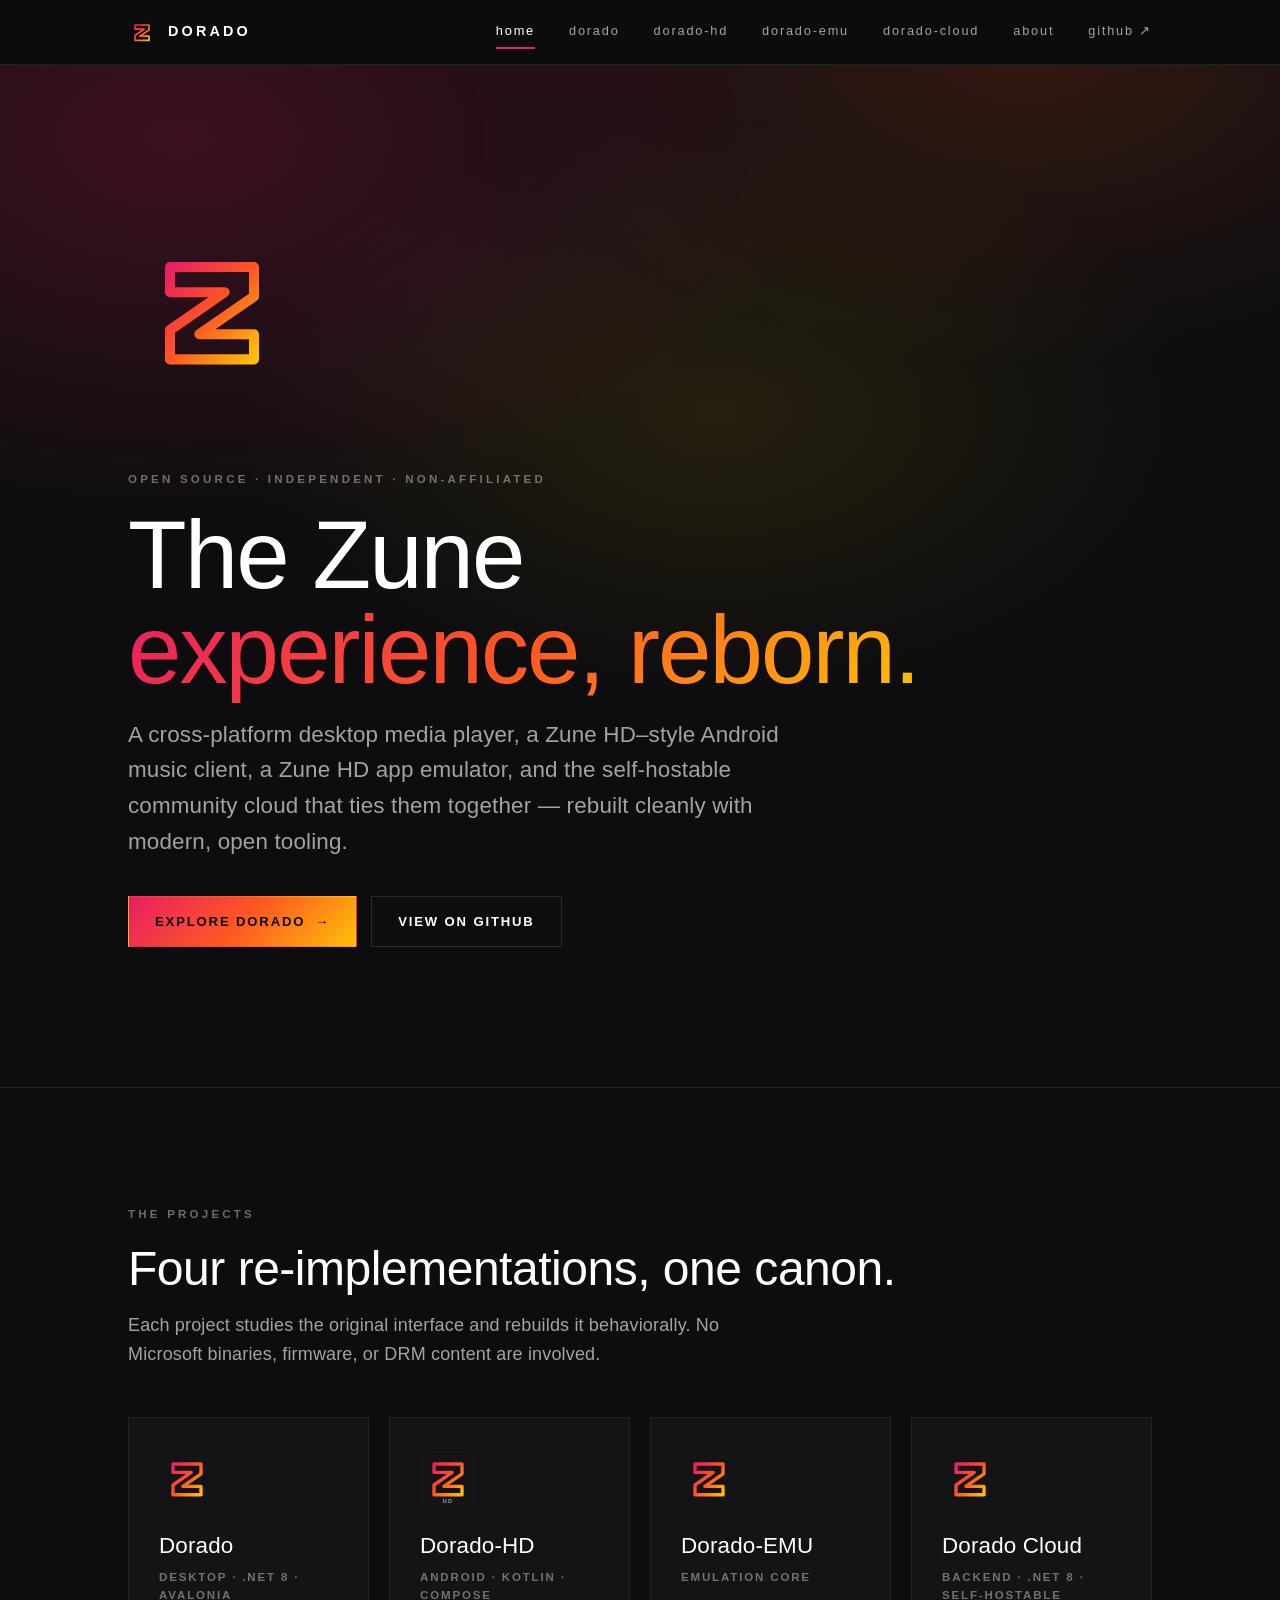
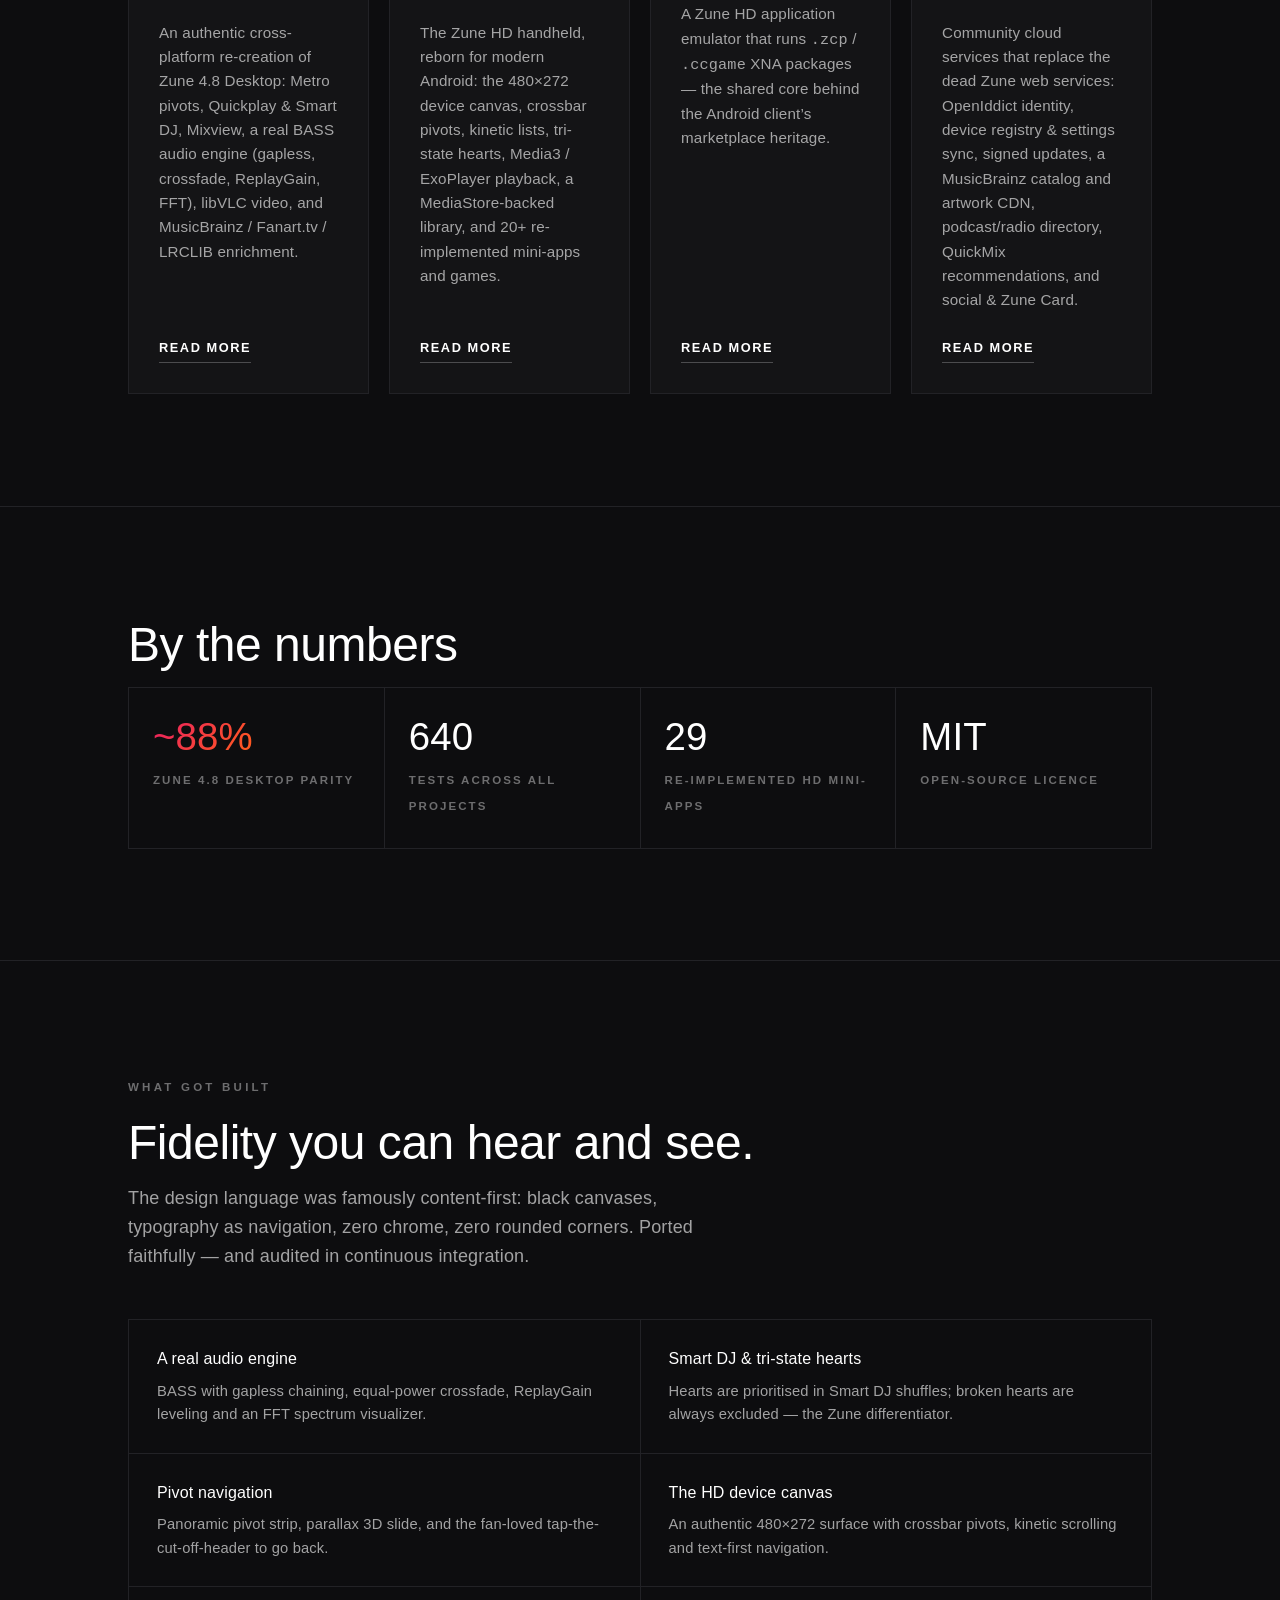
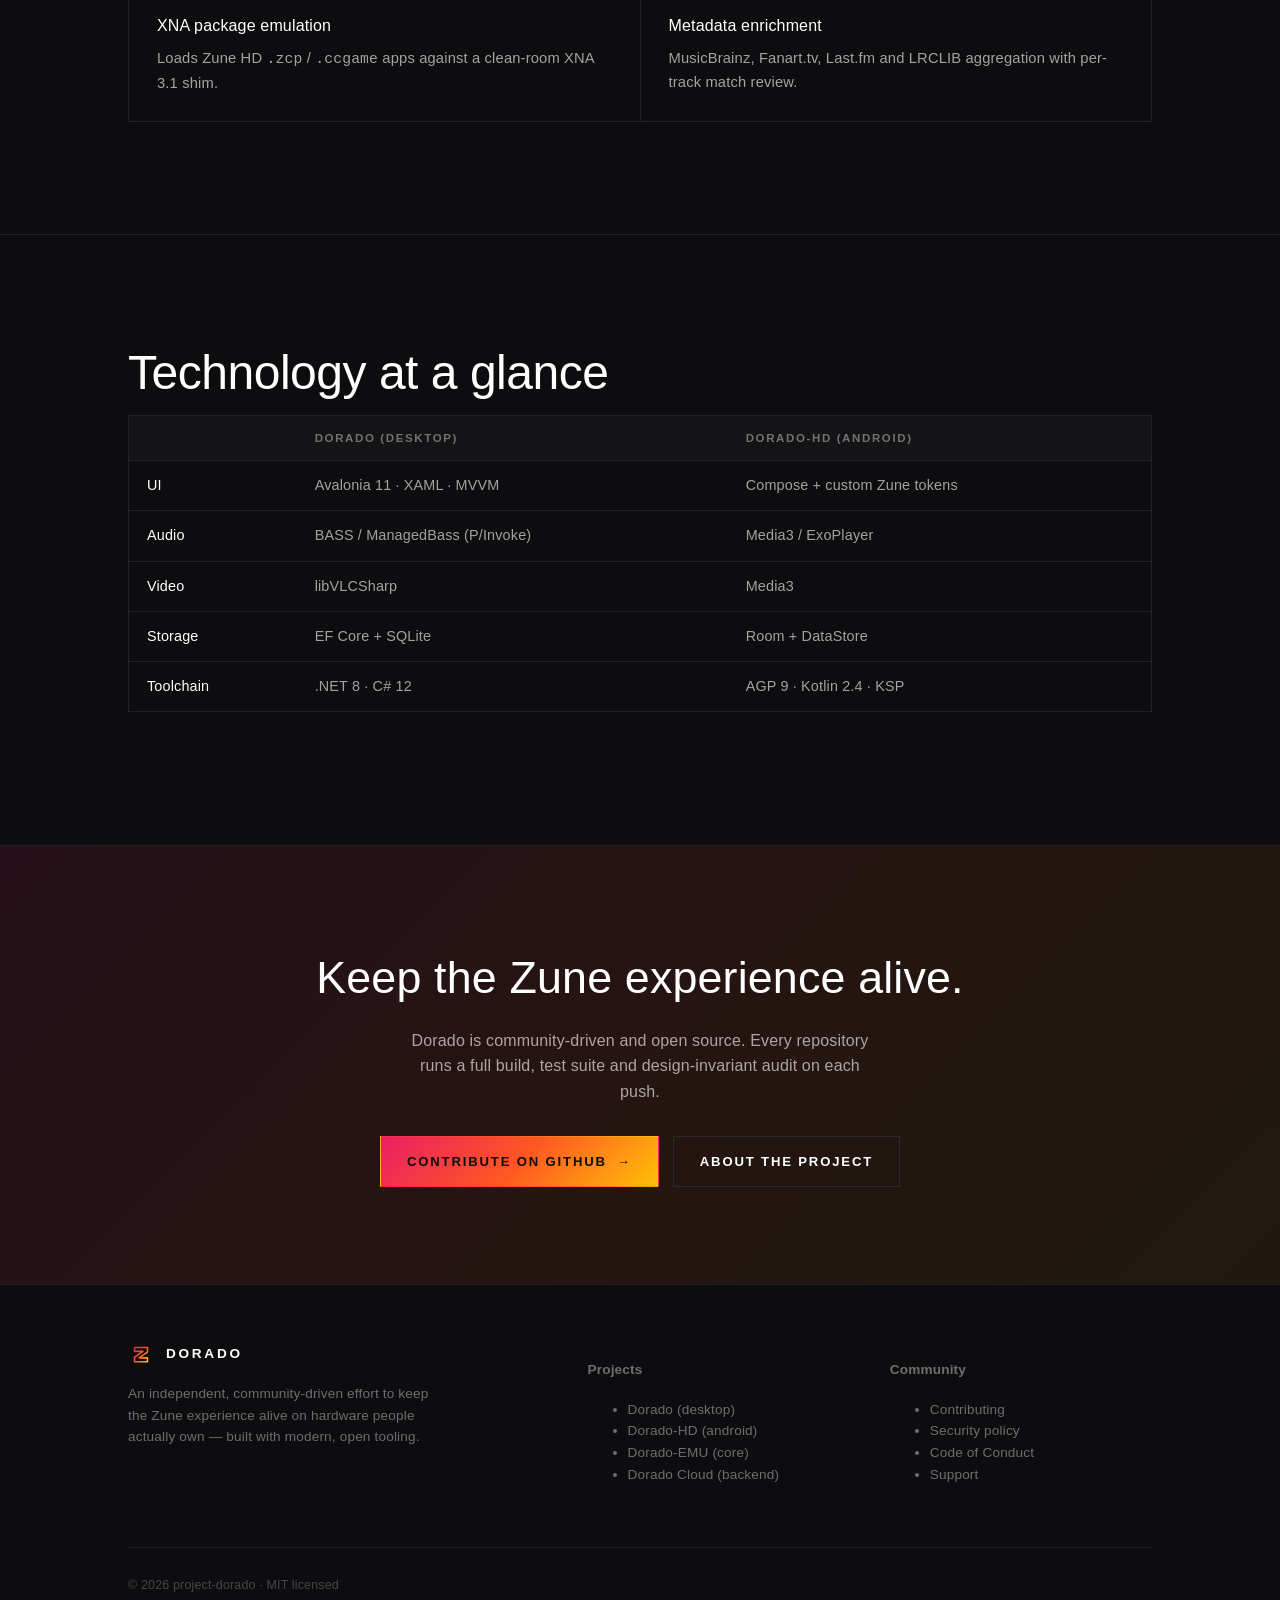
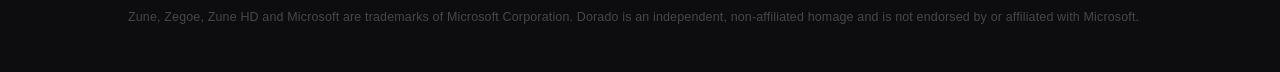
==== index.html @ e1f2ca82 "docs(site): add Dorado Cloud page; refresh parity, tests and tech across site" ====
<!DOCTYPE html>
<html lang="en">
<head>
  <meta charset="utf-8" />
  <meta name="viewport" content="width=device-width, initial-scale=1" />
  <title>Dorado — The Zune experience, reborn</title>
  <meta name="description" content="Open-source re-creations of the Microsoft Zune experience: a cross-platform desktop media player, a Zune HD–style Android music client, a Zune HD app emulator, and a self-hostable community cloud backend." />
  <link rel="canonical" href="https://dorado.org.uk/" />

  <meta property="og:type" content="website" />
  <meta property="og:site_name" content="Dorado" />
  <meta property="og:title" content="Dorado — The Zune experience, reborn" />
  <meta property="og:description" content="A cross-platform desktop media player, a Zune HD–style Android music client, a Zune HD app emulator, and a self-hostable community cloud backend." />
  <meta property="og:url" content="https://dorado.org.uk/" />
  <meta property="og:image" content="https://dorado.org.uk/assets/img/og-image.png" />
  <meta property="og:image:width" content="1200" />
  <meta property="og:image:height" content="630" />
  <meta name="twitter:card" content="summary_large_image" />
  <meta name="twitter:title" content="Dorado — The Zune experience, reborn" />
  <meta name="twitter:description" content="Open-source re-creations of the Microsoft Zune experience." />
  <meta name="twitter:image" content="https://dorado.org.uk/assets/img/og-image.png" />

  <meta name="theme-color" content="#0d0d0f" />
  <link rel="icon" href="/assets/img/favicon.svg" type="image/svg+xml" />
  <link rel="apple-touch-icon" href="/assets/img/avatar-512.png" />
  <link rel="stylesheet" href="/assets/css/site.css" />

  <script type="application/ld+json">
  {
    "@context": "https://schema.org",
    "@type": "Organization",
    "name": "Dorado",
    "url": "https://dorado.org.uk/",
    "logo": "https://dorado.org.uk/assets/img/avatar-512.png",
    "description": "Open-source re-creations of the Microsoft Zune experience.",
    "sameAs": ["https://github.com/project-dorado"]
  }
  </script>
</head>
<body>
  <a class="skip-link" href="#main">Skip to content</a>

  <header class="site-header">
    <div class="wrap site-header__inner">
      <a class="brand" href="/">
        <img src="/assets/img/mark.svg" alt="" width="28" height="28" />
        Dorado
      </a>
      <button class="nav__toggle" type="button" aria-expanded="false" aria-controls="primary-nav" aria-label="Toggle navigation menu">
        <span></span>
      </button>
      <nav id="primary-nav" class="nav" aria-label="Primary">
        <a class="nav__link" href="/" aria-current="page">home</a>
        <a class="nav__link" href="/projects/dorado.html">dorado</a>
        <a class="nav__link" href="/projects/dorado-hd.html">dorado-hd</a>
        <a class="nav__link" href="/projects/dorado-emu.html">dorado-emu</a>
        <a class="nav__link" href="/projects/dorado-cloud.html">dorado-cloud</a>
        <a class="nav__link" href="/about/">about</a>
        <a class="nav__link" href="https://github.com/project-dorado" rel="noopener">github&nbsp;&#8599;</a>
      </nav>
    </div>
  </header>

  <main id="main">
    <!-- Hero -->
    <section class="hero">
      <div class="wrap hero__inner">
        <img class="hero__mark" src="/assets/img/mark.svg" alt="Dorado" width="168" height="168" />
        <div>
          <p class="eyebrow">Open source &middot; Independent &middot; Non-affiliated</p>
          <h1 class="hero__title">The Zune<br /><span class="grad-text">experience, reborn.</span></h1>
          <p class="hero__subtitle">
            A cross-platform desktop media player, a Zune HD&ndash;style Android music
            client, a Zune HD app emulator, and the self-hostable community cloud that
            ties them together &mdash; rebuilt cleanly with modern, open tooling.
          </p>
          <div class="hero__cta">
            <a class="btn btn--primary" href="/projects/dorado.html">Explore Dorado <span class="btn__arrow">&#8594;</span></a>
            <a class="btn" href="https://github.com/project-dorado" rel="noopener">View on GitHub</a>
          </div>
        </div>
      </div>
    </section>

    <!-- Projects -->
    <section class="section" id="projects" aria-labelledby="projects-title">
      <div class="wrap">
        <p class="eyebrow reveal">The projects</p>
        <h2 class="section__title reveal" id="projects-title">Four re-implementations, one canon.</h2>
        <p class="section__lead reveal">
          Each project studies the original interface and rebuilds it behaviorally.
          No Microsoft binaries, firmware, or DRM content are involved.
        </p>

        <div class="grid grid--4">
          <article class="card card--dorado reveal">
            <img class="card__icon" src="/assets/img/mark.svg" alt="" width="56" height="56" />
            <h3 class="card__title">Dorado</h3>
            <p class="card__meta">Desktop &middot; .NET 8 &middot; Avalonia</p>
            <p class="card__body">
              An authentic cross-platform re-creation of Zune 4.8 Desktop: Metro pivots,
              Quickplay &amp; Smart DJ, Mixview, a real BASS audio engine (gapless,
              crossfade, ReplayGain, FFT), libVLC video, and MusicBrainz / Fanart.tv /
              LRCLIB enrichment.
            </p>
            <a class="card__link" href="/projects/dorado.html">Read more</a>
          </article>

          <article class="card card--hd reveal">
            <img class="card__icon" src="/assets/img/mark-hd.svg" alt="" width="56" height="56" />
            <h3 class="card__title">Dorado-HD</h3>
            <p class="card__meta">Android &middot; Kotlin &middot; Compose</p>
            <p class="card__body">
              The Zune HD handheld, reborn for modern Android: the 480&times;272 device
              canvas, crossbar pivots, kinetic lists, tri-state hearts, Media3 / ExoPlayer
              playback, a MediaStore-backed library, and 20+ re-implemented mini-apps
              and games.
            </p>
            <a class="card__link" href="/projects/dorado-hd.html">Read more</a>
          </article>

          <article class="card card--emu reveal">
            <img class="card__icon" src="/assets/img/mark.svg" alt="" width="56" height="56" />
            <h3 class="card__title">Dorado-EMU</h3>
            <p class="card__meta">Emulation core</p>
            <p class="card__body">
              A Zune HD application emulator that runs <code>.zcp</code> /
              <code>.ccgame</code> XNA packages &mdash; the shared core behind the Android
              client&rsquo;s marketplace heritage.
            </p>
            <a class="card__link" href="/projects/dorado-emu.html">Read more</a>
          </article>

          <article class="card card--cloud reveal">
            <img class="card__icon" src="/assets/img/mark.svg" alt="" width="56" height="56" />
            <h3 class="card__title">Dorado Cloud</h3>
            <p class="card__meta">Backend &middot; .NET 8 &middot; self-hostable</p>
            <p class="card__body">
              Community cloud services that replace the dead Zune web services: OpenIddict
              identity, device registry &amp; settings sync, signed updates, a MusicBrainz
              catalog and artwork CDN, podcast/radio directory, QuickMix recommendations,
              and social &amp; Zune Card.
            </p>
            <a class="card__link" href="/projects/dorado-cloud.html">Read more</a>
          </article>
        </div>
      </div>
    </section>

    <!-- Stats -->
    <section class="section" aria-labelledby="numbers-title">
      <div class="wrap">
        <h2 class="section__title reveal" id="numbers-title">By the numbers</h2>
        <div class="stats reveal">
          <div class="stat">
            <span class="stat__value grad-text">~88%</span>
            <span class="stat__label">Zune 4.8 desktop parity</span>
          </div>
          <div class="stat">
            <span class="stat__value">640</span>
            <span class="stat__label">Tests across all projects</span>
          </div>
          <div class="stat">
            <span class="stat__value">29</span>
            <span class="stat__label">Re-implemented HD mini-apps</span>
          </div>
          <div class="stat">
            <span class="stat__value">MIT</span>
            <span class="stat__label">Open-source licence</span>
          </div>
        </div>
      </div>
    </section>

    <!-- Highlights -->
    <section class="section" aria-labelledby="highlights-title">
      <div class="wrap">
        <p class="eyebrow reveal">What got built</p>
        <h2 class="section__title reveal" id="highlights-title">Fidelity you can hear and see.</h2>
        <p class="section__lead reveal">
          The design language was famously content-first: black canvases, typography as
          navigation, zero chrome, zero rounded corners. Ported faithfully &mdash; and
          audited in continuous integration.
        </p>

        <div class="features reveal">
          <div class="feature">
            <h3>A real audio engine</h3>
            <p>BASS with gapless chaining, equal-power crossfade, ReplayGain leveling and an FFT spectrum visualizer.</p>
          </div>
          <div class="feature">
            <h3>Smart DJ &amp; tri-state hearts</h3>
            <p>Hearts are prioritised in Smart DJ shuffles; broken hearts are always excluded &mdash; the Zune differentiator.</p>
          </div>
          <div class="feature">
            <h3>Pivot navigation</h3>
            <p>Panoramic pivot strip, parallax 3D slide, and the fan-loved tap-the-cut-off-header to go back.</p>
          </div>
          <div class="feature">
            <h3>The HD device canvas</h3>
            <p>An authentic 480&times;272 surface with crossbar pivots, kinetic scrolling and text-first navigation.</p>
          </div>
          <div class="feature">
            <h3>XNA package emulation</h3>
            <p>Loads Zune HD <code>.zcp</code> / <code>.ccgame</code> apps against a clean-room XNA 3.1 shim.</p>
          </div>
          <div class="feature">
            <h3>Metadata enrichment</h3>
            <p>MusicBrainz, Fanart.tv, Last.fm and LRCLIB aggregation with per-track match review.</p>
          </div>
        </div>
      </div>
    </section>

    <!-- Tech -->
    <section class="section" aria-labelledby="tech-title">
      <div class="wrap">
        <h2 class="section__title reveal" id="tech-title">Technology at a glance</h2>
        <div class="table-scroll reveal">
          <table>
            <thead>
              <tr>
                <th scope="col">&nbsp;</th>
                <th scope="col">Dorado (desktop)</th>
                <th scope="col">Dorado-HD (android)</th>
              </tr>
            </thead>
            <tbody>
              <tr><td>UI</td><td>Avalonia 11 &middot; XAML &middot; MVVM</td><td>Compose + custom Zune tokens</td></tr>
              <tr><td>Audio</td><td>BASS / ManagedBass (P/Invoke)</td><td>Media3 / ExoPlayer</td></tr>
              <tr><td>Video</td><td>libVLCSharp</td><td>Media3</td></tr>
              <tr><td>Storage</td><td>EF Core + SQLite</td><td>Room + DataStore</td></tr>
              <tr><td>Toolchain</td><td>.NET 8 &middot; C# 12</td><td>AGP 9 &middot; Kotlin 2.4 &middot; KSP</td></tr>
            </tbody>
          </table>
        </div>
      </div>
    </section>

    <!-- CTA -->
    <section class="cta-band">
      <div class="wrap cta-band__inner reveal">
        <h2>Keep the Zune experience alive.</h2>
        <p>
          Dorado is community-driven and open source. Every repository runs a full build,
          test suite and design-invariant audit on each push.
        </p>
        <div class="hero__cta">
          <a class="btn btn--primary" href="https://github.com/project-dorado" rel="noopener">Contribute on GitHub <span class="btn__arrow">&#8594;</span></a>
          <a class="btn" href="/about/">About the project</a>
        </div>
      </div>
    </section>
  </main>

  <footer class="site-footer">
    <div class="wrap">
      <div class="footer__grid">
        <div class="footer__brand-col">
          <div class="footer__brand">
            <img src="/assets/img/mark.svg" alt="" width="26" height="26" />
            Dorado
          </div>
          <p class="footer__about">
            An independent, community-driven effort to keep the Zune experience alive on
            hardware people actually own &mdash; built with modern, open tooling.
          </p>
        </div>
        <div>
          <h4>Projects</h4>
          <ul>
            <li><a href="/projects/dorado.html">Dorado (desktop)</a></li>
            <li><a href="/projects/dorado-hd.html">Dorado-HD (android)</a></li>
            <li><a href="/projects/dorado-emu.html">Dorado-EMU (core)</a></li>
            <li><a href="/projects/dorado-cloud.html">Dorado Cloud (backend)</a></li>
          </ul>
        </div>
        <div>
          <h4>Community</h4>
          <ul>
            <li><a href="https://github.com/project-dorado/.github/blob/main/CONTRIBUTING.md" rel="noopener">Contributing</a></li>
            <li><a href="https://github.com/project-dorado/.github/blob/main/SECURITY.md" rel="noopener">Security policy</a></li>
            <li><a href="https://github.com/project-dorado/.github/blob/main/CODE_OF_CONDUCT.md" rel="noopener">Code of Conduct</a></li>
            <li><a href="https://github.com/project-dorado/.github/blob/main/SUPPORT.md" rel="noopener">Support</a></li>
          </ul>
        </div>
      </div>
      <div class="footer__legal">
        <span>&copy; <span data-year>2026</span> project-dorado &middot; MIT licensed</span>
        <span>
          Zune, Zegoe, Zune HD and Microsoft are trademarks of Microsoft Corporation.
          Dorado is an independent, non-affiliated homage and is not endorsed by or
          affiliated with Microsoft.
        </span>
      </div>
    </div>
  </footer>

  <script src="/assets/js/site.js" defer></script>
</body>
</html>
---- assets/css/site.css ----
/* ==========================================================================
   Dorado — project-dorado.github.io
   The Zune 4.8 / Zune HD "Metro" canon, applied to the web.
   Content before chrome. Zero corner radius. Opacity carries state.
   ========================================================================== */

:root {
  /* Surfaces */
  --bg: #0d0d0f;
  --surface: #141416;
  --surface-elevated: #18181b;
  --tile: #1b1b1e;
  --tile-hover: #232327;
  --border: #2a2a2e;
  --border-subtle: #222226;

  /* Text (white only, opacity = state) */
  --text: #ffffff;
  --text-secondary: rgba(255, 255, 255, 0.62);
  --text-tertiary: rgba(255, 255, 255, 0.4);
  --text-faint: rgba(255, 255, 255, 0.24);

  /* Signature loop gradient */
  --pink: #e91e63;
  --orange: #ff5722;
  --amber: #ffc107;
  --grad: linear-gradient(135deg, #e91e63 0%, #ff5722 50%, #ffc107 100%);
  --grad-soft: linear-gradient(135deg, rgba(233, 30, 99, 0.16), rgba(255, 87, 34, 0.14), rgba(255, 193, 7, 0.1));

  /* Per-project accents */
  --accent-dorado: #fa2a55;
  --accent-hd: #1ba1e2;
  --accent-emu: #f09609;
  --accent-cloud: #339933;

  /* Motion */
  --ease-out: cubic-bezier(0.16, 1, 0.3, 1);
  --dur: 320ms;
  --dur-fast: 180ms;

  /* Type */
  --font-sans: "Segoe UI", Selawik, Inter, -apple-system, BlinkMacSystemFont, "Helvetica Neue", Arial, sans-serif;

  /* Layout */
  --wrap: 1120px;
  --gutter: clamp(20px, 5vw, 48px);
}

*,
*::before,
*::after {
  box-sizing: border-box;
}

html {
  scroll-behavior: smooth;
  -webkit-text-size-adjust: 100%;
}

body {
  margin: 0;
  background: var(--bg);
  color: var(--text);
  font-family: var(--font-sans);
  font-weight: 300;
  line-height: 1.6;
  letter-spacing: 0.01em;
  -webkit-font-smoothing: antialiased;
  text-rendering: optimizeLegibility;
  overflow-x: hidden;
}

img,
svg {
  display: block;
  max-width: 100%;
}

a {
  color: inherit;
  text-decoration: none;
}

/* --------------------------------------------------------------------------
   Accessibility helpers
   -------------------------------------------------------------------------- */

.skip-link {
  position: absolute;
  left: 12px;
  top: -60px;
  z-index: 100;
  padding: 10px 18px;
  background: var(--text);
  color: var(--bg);
  font-weight: 600;
  transition: top var(--dur-fast) var(--ease-out);
}

.skip-link:focus {
  top: 12px;
}

:focus-visible {
  outline: 2px solid var(--amber);
  outline-offset: 3px;
}

.visually-hidden {
  position: absolute !important;
  width: 1px;
  height: 1px;
  padding: 0;
  margin: -1px;
  overflow: hidden;
  clip: rect(0 0 0 0);
  white-space: nowrap;
  border: 0;
}

/* --------------------------------------------------------------------------
   Layout primitives
   -------------------------------------------------------------------------- */

.wrap {
  width: 100%;
  max-width: var(--wrap);
  margin-inline: auto;
  padding-inline: var(--gutter);
}

.section {
  padding-block: clamp(64px, 9vw, 112px);
  border-top: 1px solid var(--border-subtle);
}

.section:first-of-type {
  border-top: 0;
}

.eyebrow {
  display: inline-block;
  font-size: 0.72rem;
  font-weight: 600;
  letter-spacing: 0.28em;
  text-transform: uppercase;
  color: var(--text-tertiary);
  margin: 0 0 20px;
}

.section__title {
  margin: 0 0 16px;
  font-size: clamp(1.9rem, 4.5vw, 3rem);
  font-weight: 200;
  line-height: 1.08;
  letter-spacing: -0.01em;
}

.section__lead {
  margin: 0 0 48px;
  max-width: 62ch;
  font-size: clamp(1rem, 1.6vw, 1.125rem);
  color: var(--text-secondary);
}

.grad-text {
  background: var(--grad);
  -webkit-background-clip: text;
  background-clip: text;
  color: transparent;
}

/* --------------------------------------------------------------------------
   Header / pivot nav
   -------------------------------------------------------------------------- */

.site-header {
  position: sticky;
  top: 0;
  z-index: 50;
  background: rgba(13, 13, 15, 0.82);
  backdrop-filter: blur(14px);
  -webkit-backdrop-filter: blur(14px);
  border-bottom: 1px solid var(--border-subtle);
}

.site-header__inner {
  display: flex;
  align-items: center;
  justify-content: space-between;
  min-height: 64px;
  gap: 24px;
}

.brand {
  display: flex;
  align-items: center;
  gap: 12px;
  font-weight: 600;
  letter-spacing: 0.22em;
  text-transform: uppercase;
  font-size: 0.9rem;
}

.brand img {
  width: 28px;
  height: 28px;
}

.nav {
  display: flex;
  align-items: center;
  gap: clamp(16px, 3vw, 34px);
}

.nav__link {
  font-size: 0.8rem;
  font-weight: 500;
  letter-spacing: 0.14em;
  text-transform: lowercase;
  color: var(--text-secondary);
  padding-block: 6px;
  border-bottom: 2px solid transparent;
  transition: color var(--dur-fast) var(--ease-out), border-color var(--dur-fast) var(--ease-out);
}

.nav__link:hover,
.nav__link:focus-visible {
  color: var(--text);
}

.nav__link[aria-current="page"],
.nav__link.is-active {
  color: var(--text);
  border-bottom-color: var(--pink);
}

.nav__toggle {
  display: none;
  width: 44px;
  height: 44px;
  background: none;
  border: 1px solid var(--border);
  color: var(--text);
  cursor: pointer;
  align-items: center;
  justify-content: center;
  padding: 0;
}

.nav__toggle span,
.nav__toggle span::before,
.nav__toggle span::after {
  display: block;
  width: 20px;
  height: 2px;
  background: currentColor;
  position: relative;
  transition: transform var(--dur-fast) var(--ease-out), opacity var(--dur-fast) var(--ease-out);
}

.nav__toggle span::before,
.nav__toggle span::after {
  content: "";
  position: absolute;
  left: 0;
}

.nav__toggle span::before {
  top: -6px;
}

.nav__toggle span::after {
  top: 6px;
}

.nav__toggle[aria-expanded="true"] span {
  background: transparent;
}

.nav__toggle[aria-expanded="true"] span::before {
  transform: translateY(6px) rotate(45deg);
}

.nav__toggle[aria-expanded="true"] span::after {
  transform: translateY(-6px) rotate(-45deg);
}

/* --------------------------------------------------------------------------
   Hero
   -------------------------------------------------------------------------- */

.hero {
  position: relative;
  overflow: hidden;
  padding-block: clamp(80px, 13vw, 160px) clamp(72px, 11vw, 140px);
}

.hero::before {
  content: "";
  position: absolute;
  inset: -20% -10% auto -10%;
  height: 90%;
  background:
    radial-gradient(60% 60% at 20% 30%, rgba(233, 30, 99, 0.22), transparent 70%),
    radial-gradient(50% 50% at 75% 20%, rgba(255, 87, 34, 0.16), transparent 70%),
    radial-gradient(45% 45% at 55% 60%, rgba(255, 193, 7, 0.1), transparent 70%);
  pointer-events: none;
}

.hero__inner {
  position: relative;
  display: grid;
  gap: clamp(40px, 6vw, 72px);
  align-items: center;
}

.hero__mark {
  width: clamp(96px, 14vw, 168px);
  height: auto;
}

.hero__title {
  margin: 0 0 20px;
  font-size: clamp(2.8rem, 9vw, 6rem);
  font-weight: 200;
  line-height: 0.98;
  letter-spacing: -0.02em;
}

.hero__subtitle {
  margin: 0 0 36px;
  max-width: 56ch;
  font-size: clamp(1.05rem, 2.2vw, 1.4rem);
  font-weight: 300;
  color: var(--text-secondary);
}

.hero__cta {
  display: flex;
  flex-wrap: wrap;
  gap: 14px;
}

/* --------------------------------------------------------------------------
   Buttons
   -------------------------------------------------------------------------- */

.btn {
  display: inline-flex;
  align-items: center;
  gap: 10px;
  padding: 14px 26px;
  font-size: 0.82rem;
  font-weight: 600;
  letter-spacing: 0.14em;
  text-transform: uppercase;
  border: 1px solid var(--border);
  color: var(--text);
  background: transparent;
  cursor: pointer;
  transition: background var(--dur-fast) var(--ease-out), border-color var(--dur-fast) var(--ease-out), transform var(--dur-fast) var(--ease-out);
}

.btn:hover,
.btn:focus-visible {
  background: var(--tile-hover);
  border-color: var(--text-tertiary);
}

.btn:active {
  transform: translateY(1px);
}

.btn--primary {
  border-color: transparent;
  background: var(--grad);
  color: #0d0d0f;
}

.btn--primary:hover,
.btn--primary:focus-visible {
  background: var(--grad);
  filter: brightness(1.06);
}

.btn--ghost {
  border-color: transparent;
  padding-inline: 0;
  color: var(--text-secondary);
}

.btn--ghost:hover,
.btn--ghost:focus-visible {
  background: transparent;
  color: var(--text);
}

.btn__arrow {
  transition: transform var(--dur-fast) var(--ease-out);
}

.btn:hover .btn__arrow {
  transform: translateX(4px);
}

/* --------------------------------------------------------------------------
   Cards / grids
   -------------------------------------------------------------------------- */

.grid {
  display: grid;
  gap: 20px;
}

.grid--3 {
  grid-template-columns: repeat(3, 1fr);
}

.grid--2 {
  grid-template-columns: repeat(2, 1fr);
}

.grid--4 {
  grid-template-columns: repeat(4, 1fr);
}

.card {
  position: relative;
  display: flex;
  flex-direction: column;
  padding: 32px 30px 30px;
  background: var(--surface);
  border: 1px solid var(--border-subtle);
  transition: background var(--dur) var(--ease-out), border-color var(--dur) var(--ease-out), transform var(--dur) var(--ease-out);
}

.card::after {
  content: "";
  position: absolute;
  inset: 0 auto calc(100% - 3px) 0;
  width: 100%;
  height: 3px;
  background: var(--grad);
  transform: scaleX(0);
  transform-origin: left;
  transition: transform var(--dur) var(--ease-out);
}

.card:hover,
.card:focus-within {
  background: var(--surface-elevated);
  border-color: var(--border);
  transform: translateY(-3px);
}

.card:hover::after,
.card:focus-within::after {
  transform: scaleX(1);
}

.card--dorado::after { background: var(--accent-dorado); }
.card--hd::after { background: var(--accent-hd); }
.card--emu::after { background: var(--accent-emu); }
.card--cloud::after { background: var(--accent-cloud); }

.card__icon {
  width: 56px;
  height: 56px;
  margin-bottom: 22px;
}

.card__title {
  margin: 0 0 4px;
  font-size: 1.4rem;
  font-weight: 400;
}

.card__meta {
  margin: 0 0 16px;
  font-size: 0.72rem;
  font-weight: 600;
  letter-spacing: 0.16em;
  text-transform: uppercase;
  color: var(--text-tertiary);
}

.card__body {
  margin: 0 0 26px;
  color: var(--text-secondary);
  font-size: 0.95rem;
}

.card__link {
  margin-top: auto;
  align-self: flex-start;
  font-size: 0.8rem;
  font-weight: 600;
  letter-spacing: 0.12em;
  text-transform: uppercase;
  color: var(--text);
  border-bottom: 1px solid var(--text-faint);
  padding-bottom: 3px;
  transition: border-color var(--dur-fast) var(--ease-out);
}

.card__link:hover,
.card__link:focus-visible {
  border-bottom-color: var(--pink);
}

/* --------------------------------------------------------------------------
   Stats / parity
   -------------------------------------------------------------------------- */

.stats {
  display: grid;
  grid-template-columns: repeat(4, 1fr);
  gap: 1px;
  background: var(--border-subtle);
  border: 1px solid var(--border-subtle);
}

.stat {
  padding: 30px 24px;
  background: var(--bg);
}

.stat__value {
  display: block;
  font-size: clamp(1.7rem, 3.5vw, 2.4rem);
  font-weight: 200;
  line-height: 1;
  margin-bottom: 10px;
}

.stat__label {
  font-size: 0.72rem;
  font-weight: 600;
  letter-spacing: 0.18em;
  text-transform: uppercase;
  color: var(--text-tertiary);
}

/* --------------------------------------------------------------------------
   Feature list
   -------------------------------------------------------------------------- */

.features {
  display: grid;
  grid-template-columns: repeat(2, 1fr);
  gap: 1px;
  background: var(--border-subtle);
  border: 1px solid var(--border-subtle);
}

.feature {
  background: var(--bg);
  padding: 26px 28px;
}

.feature h3 {
  margin: 0 0 8px;
  font-size: 1rem;
  font-weight: 500;
  letter-spacing: 0.01em;
}

.feature p {
  margin: 0;
  font-size: 0.92rem;
  color: var(--text-secondary);
}

/* --------------------------------------------------------------------------
   Prose (project / about pages)
   -------------------------------------------------------------------------- */

.prose {
  max-width: 74ch;
}

.prose h2 {
  margin: 56px 0 16px;
  font-size: clamp(1.5rem, 3vw, 2rem);
  font-weight: 300;
}

.prose h2:first-child {
  margin-top: 0;
}

.prose h3 {
  margin: 34px 0 10px;
  font-size: 1.1rem;
  font-weight: 500;
}

.prose p {
  color: var(--text-secondary);
  margin: 0 0 18px;
}

.prose ul {
  margin: 0 0 22px;
  padding-left: 1.15rem;
  color: var(--text-secondary);
}

.prose li {
  margin-bottom: 9px;
}

.prose li::marker {
  color: var(--pink);
}

.prose strong {
  color: var(--text);
  font-weight: 600;
}

.prose a {
  color: var(--text);
  border-bottom: 1px solid var(--text-faint);
  transition: border-color var(--dur-fast) var(--ease-out);
}

.prose a:hover {
  border-bottom-color: var(--pink);
}

.prose code {
  font-family: "Cascadia Code", "SF Mono", ui-monospace, Menlo, Consolas, monospace;
  font-size: 0.86em;
  background: var(--tile);
  border: 1px solid var(--border-subtle);
  padding: 2px 6px;
}

pre {
  margin: 0 0 22px;
  padding: 20px 22px;
  overflow-x: auto;
  background: #08080a;
  border: 1px solid var(--border-subtle);
  font-family: "Cascadia Code", "SF Mono", ui-monospace, Menlo, Consolas, monospace;
  font-size: 0.85rem;
  line-height: 1.7;
  color: #e6e6e6;
}

pre code {
  background: none;
  border: 0;
  padding: 0;
  font-size: inherit;
  color: inherit;
}

/* Page masthead for inner pages */
.page-hero {
  padding-block: clamp(56px, 9vw, 104px) clamp(40px, 6vw, 64px);
  border-bottom: 1px solid var(--border-subtle);
}

.page-hero__mark {
  width: 72px;
  height: 72px;
  margin-bottom: 28px;
}

.page-hero__title {
  margin: 0 0 18px;
  font-size: clamp(2.2rem, 6vw, 3.8rem);
  font-weight: 200;
  line-height: 1.02;
  letter-spacing: -0.02em;
}

.page-hero__lead {
  margin: 0 0 28px;
  max-width: 60ch;
  font-size: clamp(1rem, 2vw, 1.25rem);
  color: var(--text-secondary);
}

/* Badge row */
.badges {
  display: flex;
  flex-wrap: wrap;
  gap: 8px;
  margin-bottom: 4px;
}

.badge {
  display: inline-block;
  padding: 6px 12px;
  font-size: 0.68rem;
  font-weight: 600;
  letter-spacing: 0.14em;
  text-transform: uppercase;
  color: var(--text-secondary);
  background: var(--tile);
  border: 1px solid var(--border-subtle);
}

.badge--pink { color: var(--pink); border-color: rgba(233, 30, 99, 0.4); }
.badge--hd { color: var(--accent-hd); border-color: rgba(27, 161, 226, 0.4); }
.badge--emu { color: var(--accent-emu); border-color: rgba(240, 150, 9, 0.4); }

/* Table */
.table-scroll {
  overflow-x: auto;
  border: 1px solid var(--border-subtle);
  margin-bottom: 22px;
}

table {
  width: 100%;
  border-collapse: collapse;
  font-size: 0.9rem;
}

th,
td {
  text-align: left;
  padding: 13px 18px;
  border-bottom: 1px solid var(--border-subtle);
  vertical-align: top;
}

th {
  font-size: 0.72rem;
  font-weight: 600;
  letter-spacing: 0.14em;
  text-transform: uppercase;
  color: var(--text-tertiary);
  background: var(--surface);
}

tbody tr:last-child td {
  border-bottom: 0;
}

td {
  color: var(--text-secondary);
}

td:first-child {
  color: var(--text);
  font-weight: 500;
}

/* Callout */
.note {
  margin: 0 0 24px;
  padding: 18px 22px;
  border-left: 3px solid var(--amber);
  background: var(--surface);
  color: var(--text-secondary);
  font-size: 0.92rem;
}

/* --------------------------------------------------------------------------
   CTA band
   -------------------------------------------------------------------------- */

.cta-band {
  position: relative;
  overflow: hidden;
  text-align: center;
  padding-block: clamp(56px, 9vw, 96px);
  border-top: 1px solid var(--border-subtle);
}

.cta-band::before {
  content: "";
  position: absolute;
  inset: 0;
  background: var(--grad-soft);
  opacity: 0.7;
  pointer-events: none;
}

.cta-band__inner {
  position: relative;
}

.cta-band h2 {
  margin: 0 0 14px;
  font-size: clamp(1.8rem, 4.5vw, 2.8rem);
  font-weight: 200;
}

.cta-band p {
  margin: 0 auto 32px;
  max-width: 52ch;
  color: var(--text-secondary);
}

.cta-band .hero__cta {
  justify-content: center;
}

/* --------------------------------------------------------------------------
   Footer
   -------------------------------------------------------------------------- */

.site-footer {
  padding-block: 56px 44px;
  border-top: 1px solid var(--border-subtle);
  color: var(--text-tertiary);
  font-size: 0.85rem;
}

.footer__grid {
  display: grid;
  grid-template-columns: 1.6fr 1fr 1fr;
  gap: 40px;
  margin-bottom: 48px;
}

.footer__brand {
  display: flex;
  align-items: center;
  gap: 12px;
  margin-bottom: 16px;
  color: var(--text);
  font-weight: 600;
  letter-spacing: 0.2em;
  text-transform: uppercase;
  font-size: 0.85rem;
}

.footer__brand img {
  width: 26px;
  height: 26px;
}

.footer__about {
  max-width: 42ch;
  color: var(--text-tertiary);
}

.footer h4 {
  margin: 0 0 16px;
  font-size: 0.72rem;
  font-weight: 600;
  letter-spacing: 0.16em;
  text-transform: uppercase;
  color: var(--text-secondary);
}

.footer ul {
  list-style: none;
  margin: 0;
  padding: 0;
}

.footer li {
  margin-bottom: 10px;
}

.footer a {
  color: var(--text-tertiary);
  transition: color var(--dur-fast) var(--ease-out);
}

.footer a:hover,
.footer a:focus-visible {
  color: var(--text);
}

.footer__legal {
  padding-top: 28px;
  border-top: 1px solid var(--border-subtle);
  display: flex;
  flex-wrap: wrap;
  gap: 12px 28px;
  justify-content: space-between;
  font-size: 0.78rem;
  color: var(--text-faint);
}

/* --------------------------------------------------------------------------
   404
   -------------------------------------------------------------------------- */

.error-page {
  min-height: 70vh;
  display: grid;
  place-items: center;
  text-align: center;
}

.error-page__code {
  font-size: clamp(4rem, 16vw, 10rem);
  font-weight: 200;
  line-height: 1;
  margin: 0 0 12px;
}

/* --------------------------------------------------------------------------
   Reveal on scroll
   -------------------------------------------------------------------------- */

.reveal {
  opacity: 0;
  transform: translateY(22px);
  transition: opacity 700ms var(--ease-out), transform 700ms var(--ease-out);
  will-change: opacity, transform;
}

.reveal.is-visible {
  opacity: 1;
  transform: none;
}

/* --------------------------------------------------------------------------
   Responsive
   -------------------------------------------------------------------------- */

@media (max-width: 900px) {
  .grid--3,
  .grid--4,
  .stats {
    grid-template-columns: repeat(2, 1fr);
  }

  .footer__grid {
    grid-template-columns: 1fr 1fr;
  }

  .footer__brand-col {
    grid-column: 1 / -1;
  }
}

@media (max-width: 720px) {
  .nav__toggle {
    display: flex;
  }

  .nav {
    position: fixed;
    inset: 64px 0 auto 0;
    flex-direction: column;
    align-items: stretch;
    gap: 0;
    padding: 8px var(--gutter) 24px;
    background: var(--bg);
    border-bottom: 1px solid var(--border-subtle);
    transform: translateY(-120%);
    transition: transform var(--dur) var(--ease-out);
  }

  .nav.is-open {
    transform: translateY(0);
  }

  .nav__link {
    padding: 16px 0;
    border-bottom: 1px solid var(--border-subtle);
    font-size: 0.95rem;
  }

  .nav__link[aria-current="page"],
  .nav__link.is-active {
    border-bottom-color: var(--border-subtle);
  }

  .grid--3,
  .grid--2,
  .grid--4,
  .stats,
  .features,
  .footer__grid {
    grid-template-columns: 1fr;
  }
}

@media (prefers-reduced-motion: reduce) {
  html {
    scroll-behavior: auto;
  }

  *,
  *::before,
  *::after {
    animation-duration: 0.001ms !important;
    transition-duration: 0.001ms !important;
  }

  .reveal {
    opacity: 1;
    transform: none;
  }
}
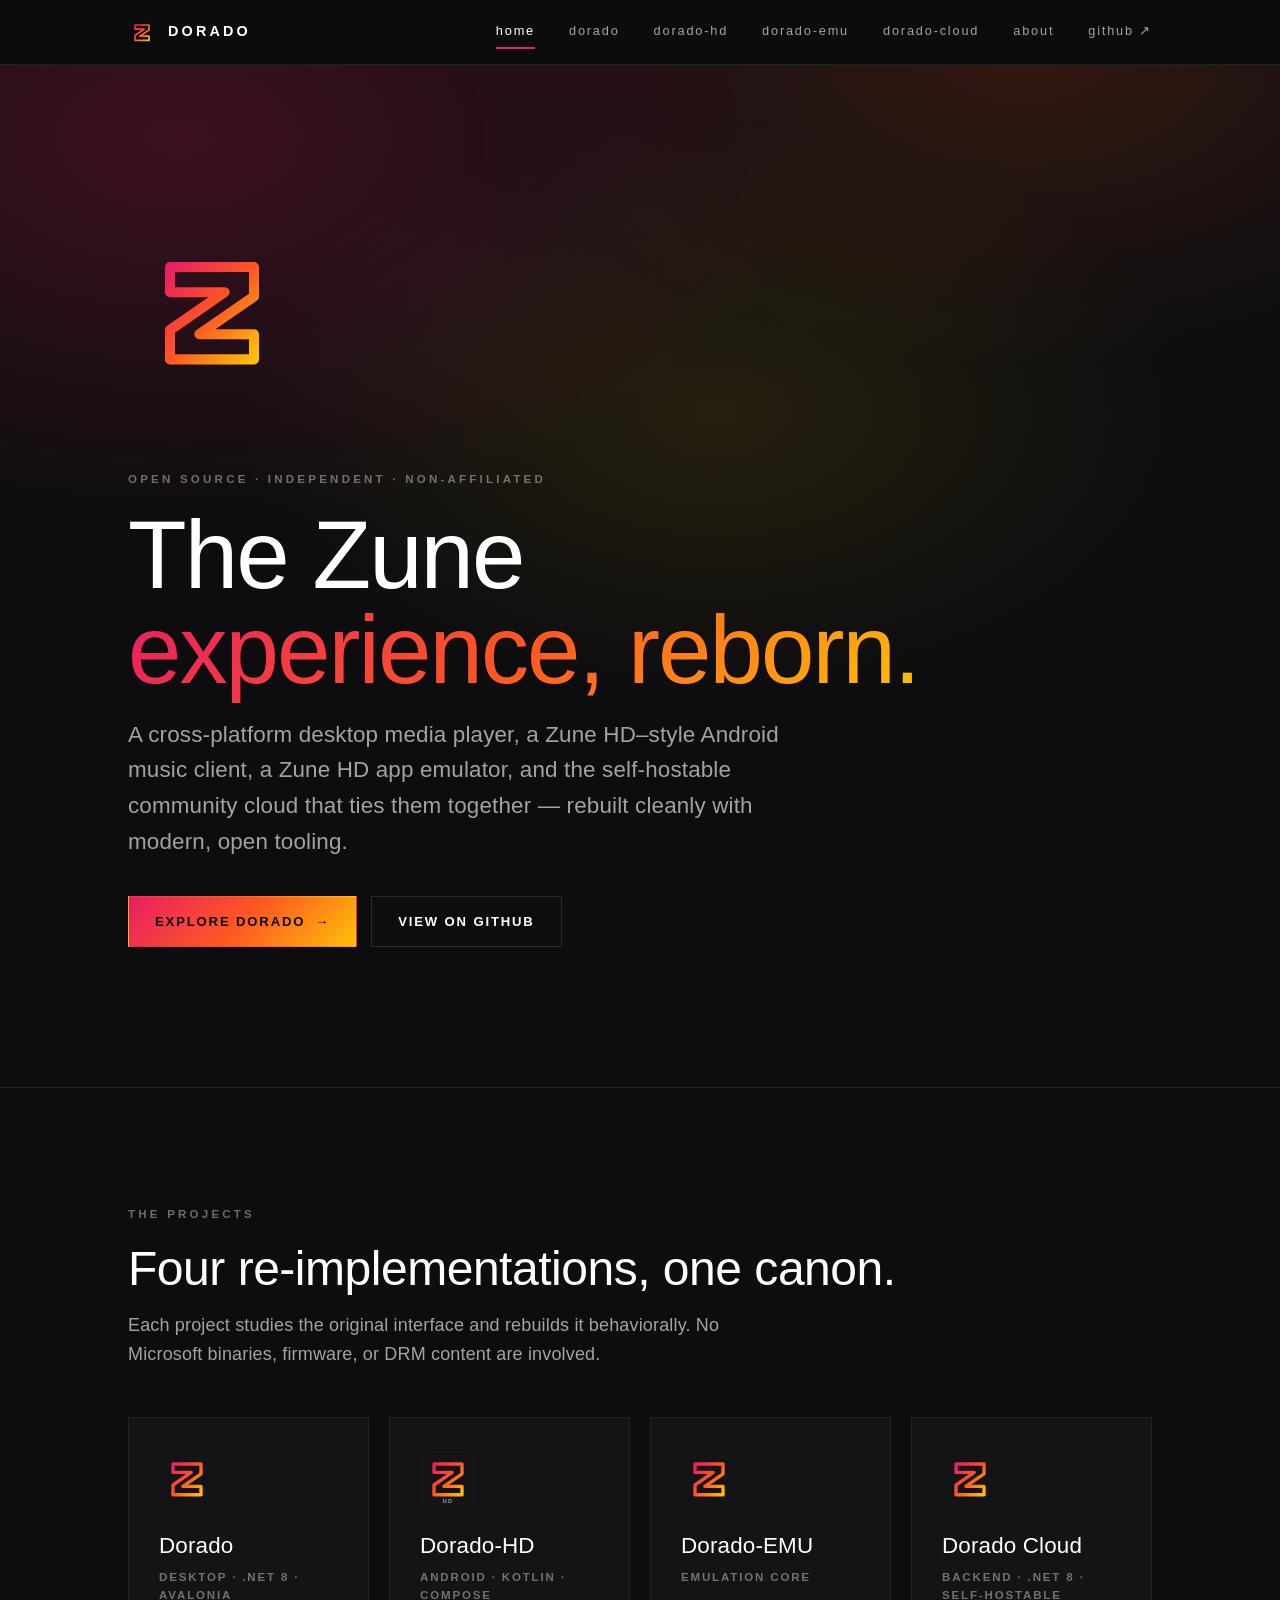
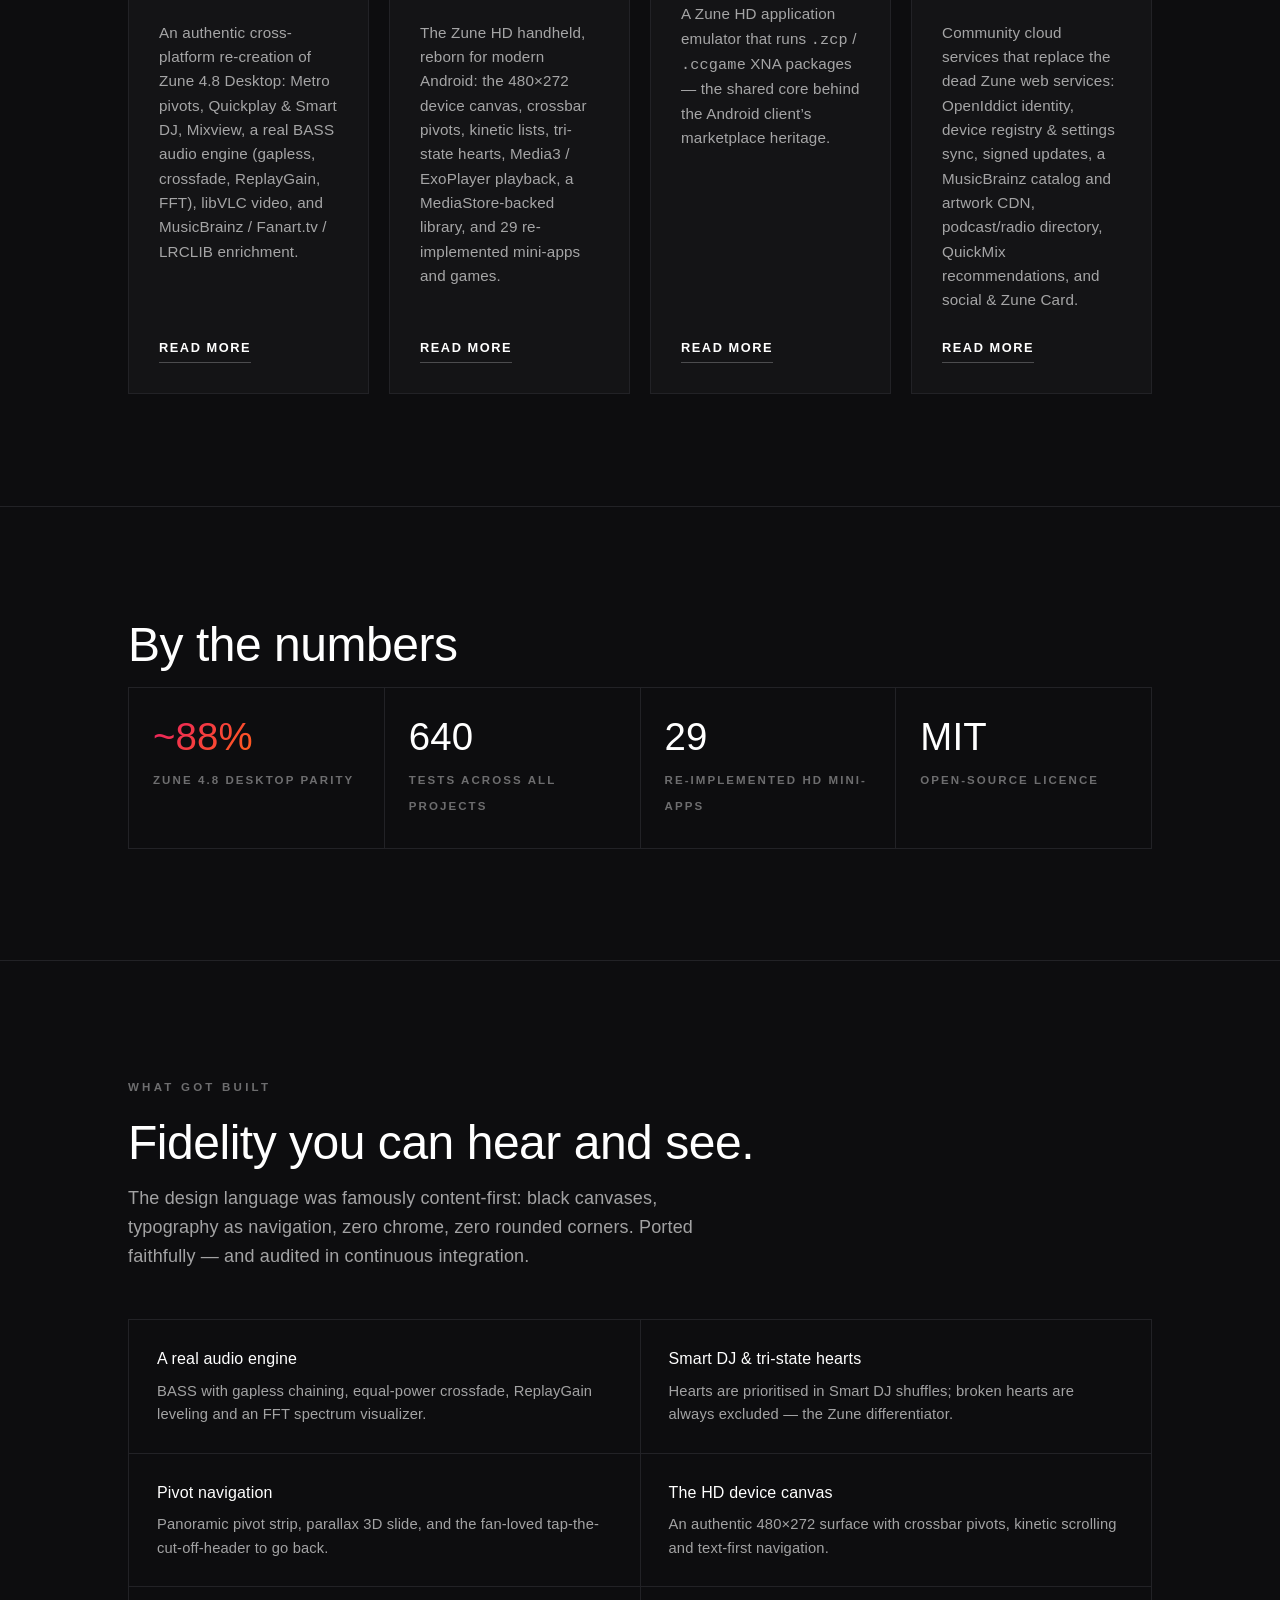
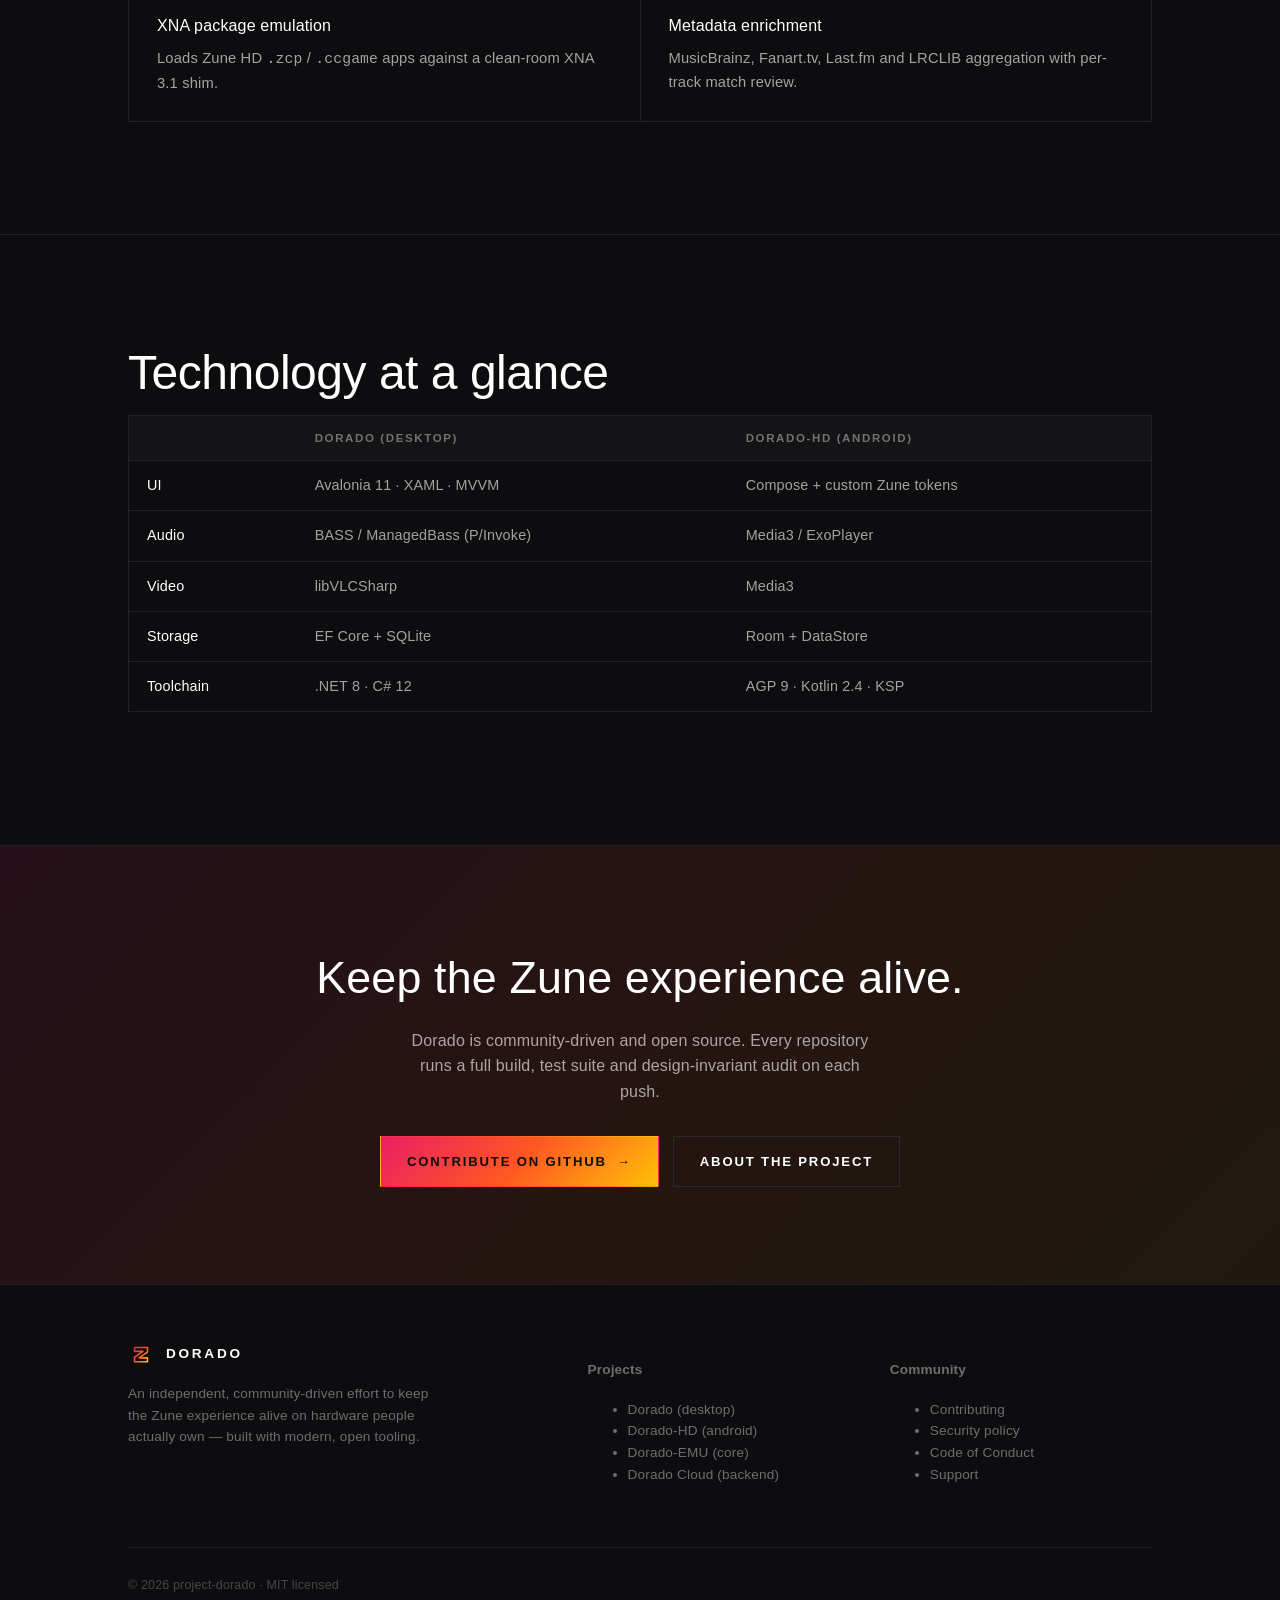
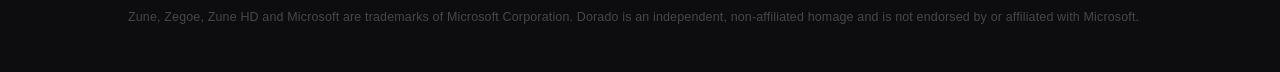
==== commit 528c2c12: "docs(site): fix HD mini-app count to 29" ====
--- a/index.html
+++ b/index.html
@@ -113,7 +113,7 @@
             <p class="card__body">
               The Zune HD handheld, reborn for modern Android: the 480&times;272 device
               canvas, crossbar pivots, kinetic lists, tri-state hearts, Media3 / ExoPlayer
-              playback, a MediaStore-backed library, and 20+ re-implemented mini-apps
+              playback, a MediaStore-backed library, and 29 re-implemented mini-apps
               and games.
             </p>
             <a class="card__link" href="/projects/dorado-hd.html">Read more</a>
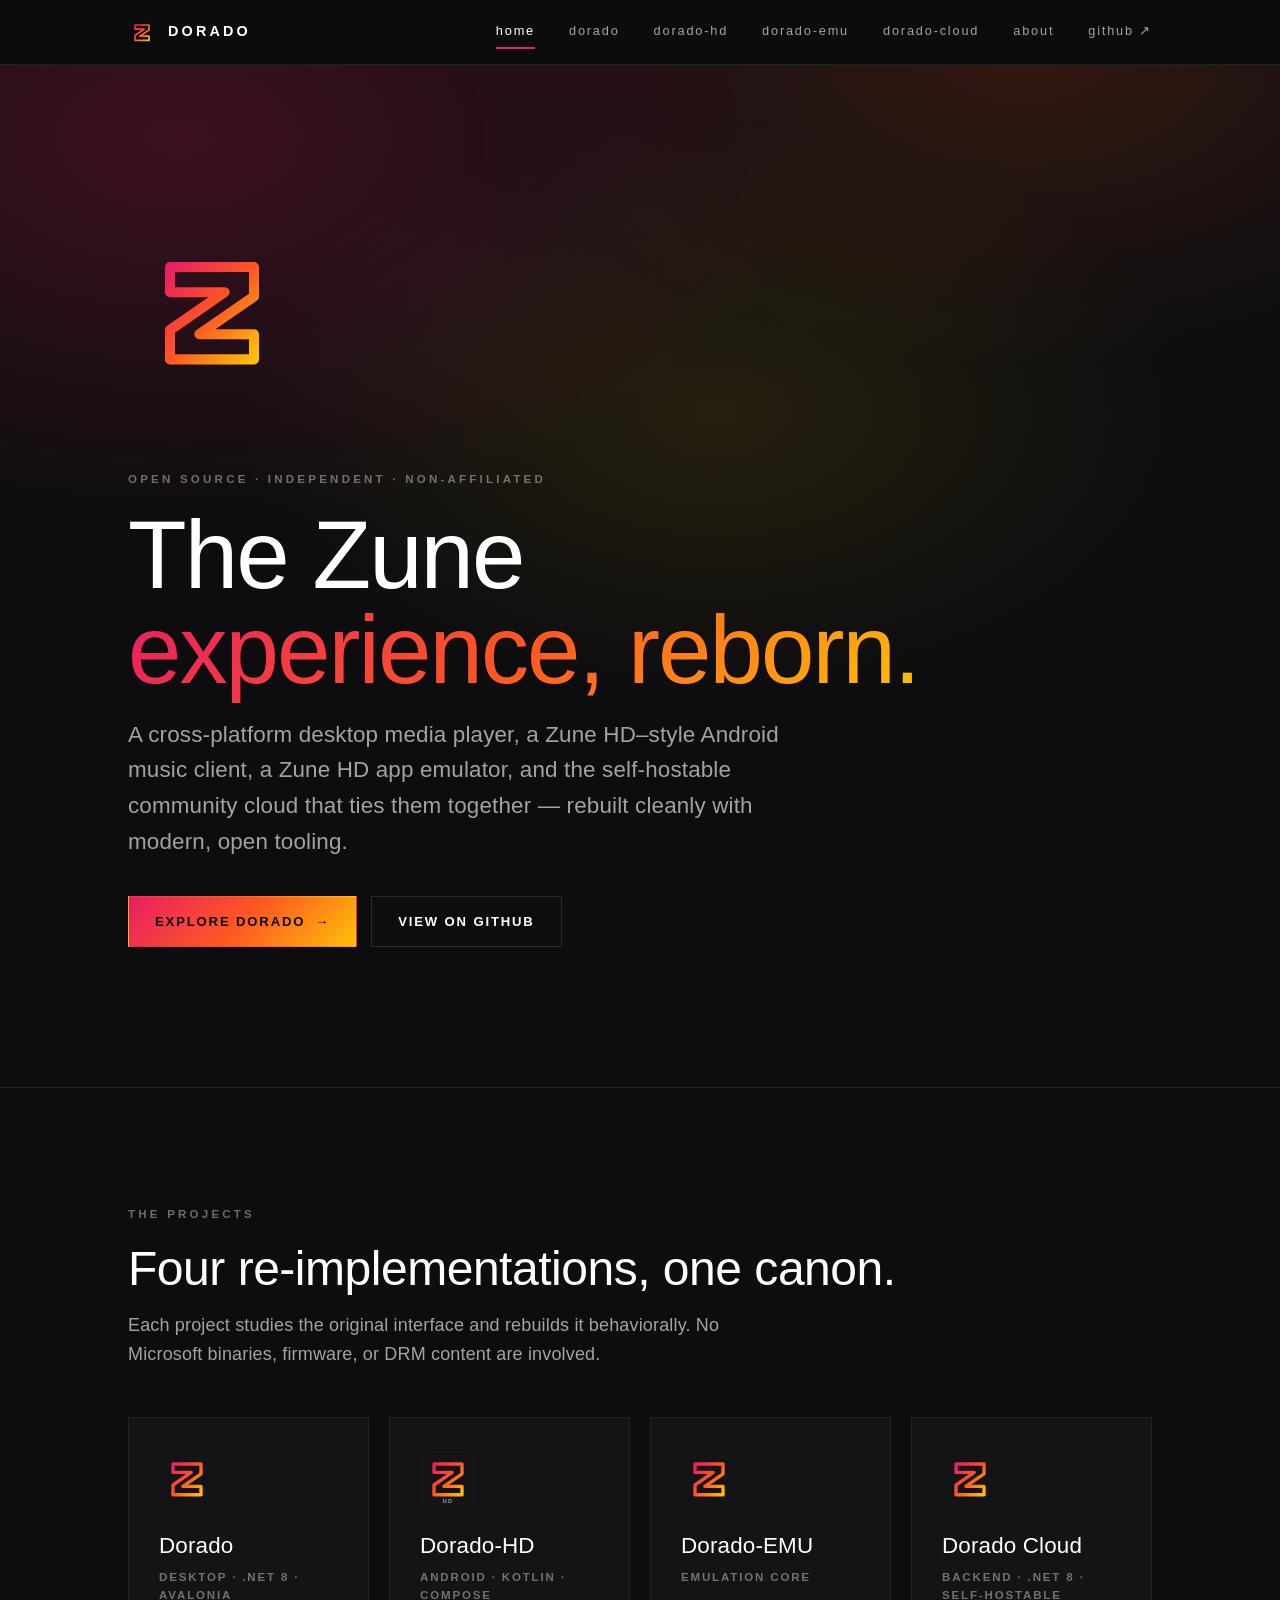
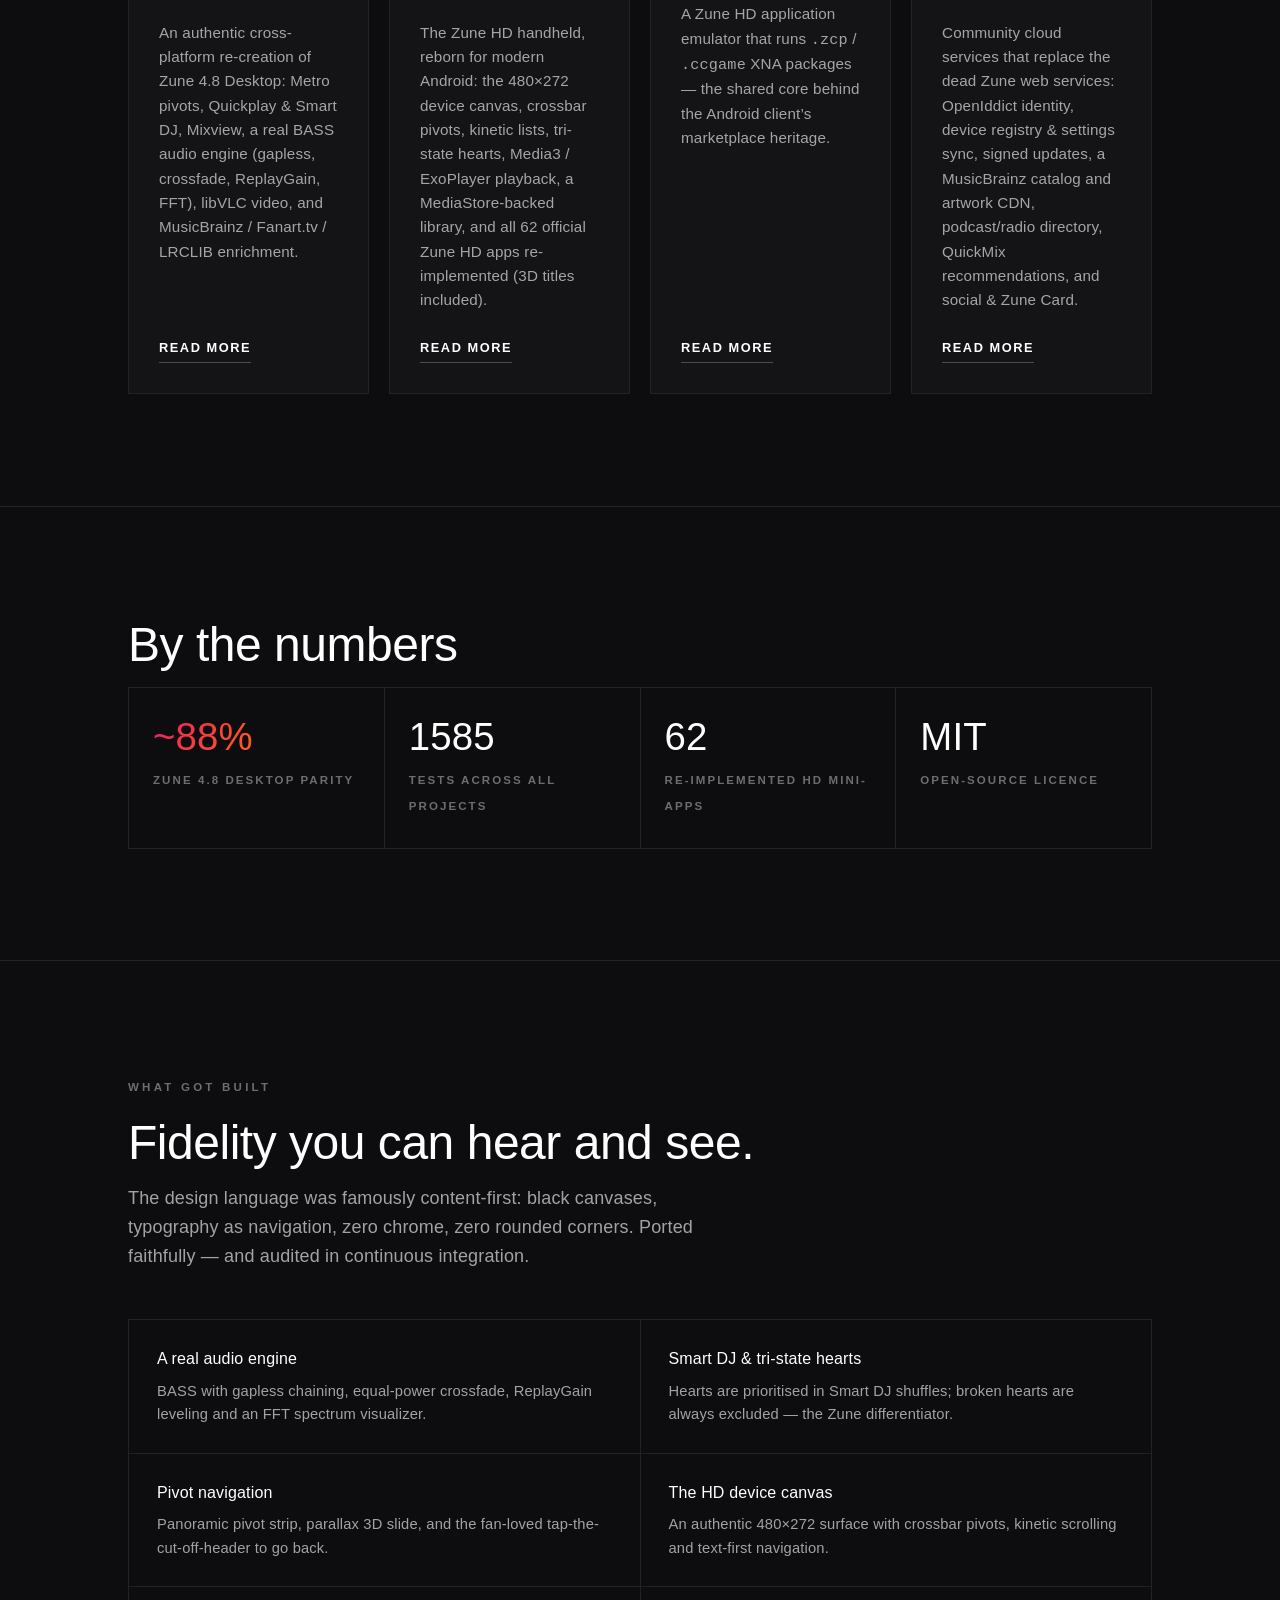
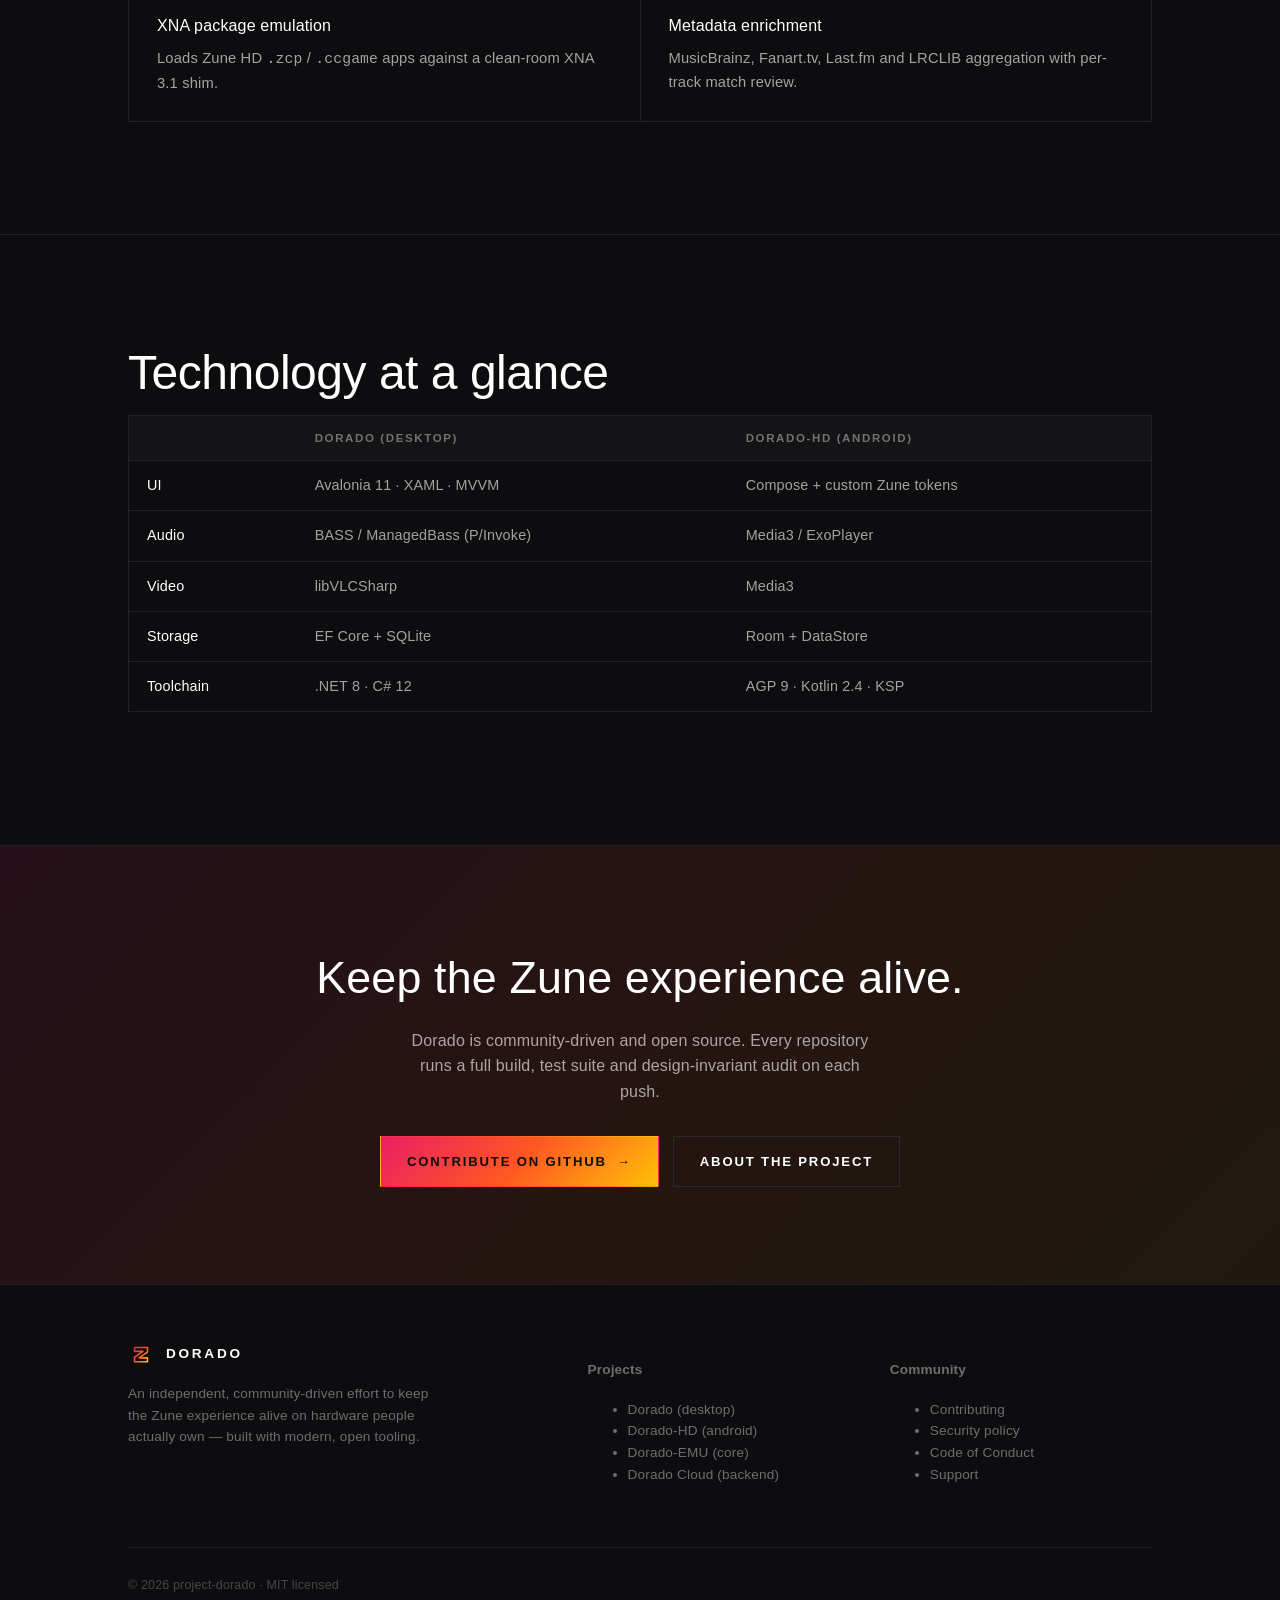
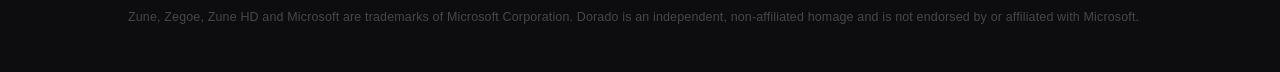
==== commit b6dc7dba: "content: all 62 official Zune HD apps re-implemented Update the HD card, project page and stats for " ====
--- a/index.html
+++ b/index.html
@@ -113,8 +113,8 @@
             <p class="card__body">
               The Zune HD handheld, reborn for modern Android: the 480&times;272 device
               canvas, crossbar pivots, kinetic lists, tri-state hearts, Media3 / ExoPlayer
-              playback, a MediaStore-backed library, and 29 re-implemented mini-apps
-              and games.
+              playback, a MediaStore-backed library, and all 62 official Zune HD
+              apps re-implemented (3D titles included).
             </p>
             <a class="card__link" href="/projects/dorado-hd.html">Read more</a>
           </article>
@@ -157,11 +157,11 @@
             <span class="stat__label">Zune 4.8 desktop parity</span>
           </div>
           <div class="stat">
-            <span class="stat__value">640</span>
+            <span class="stat__value">1585</span>
             <span class="stat__label">Tests across all projects</span>
           </div>
           <div class="stat">
-            <span class="stat__value">29</span>
+            <span class="stat__value">62</span>
             <span class="stat__label">Re-implemented HD mini-apps</span>
           </div>
           <div class="stat">
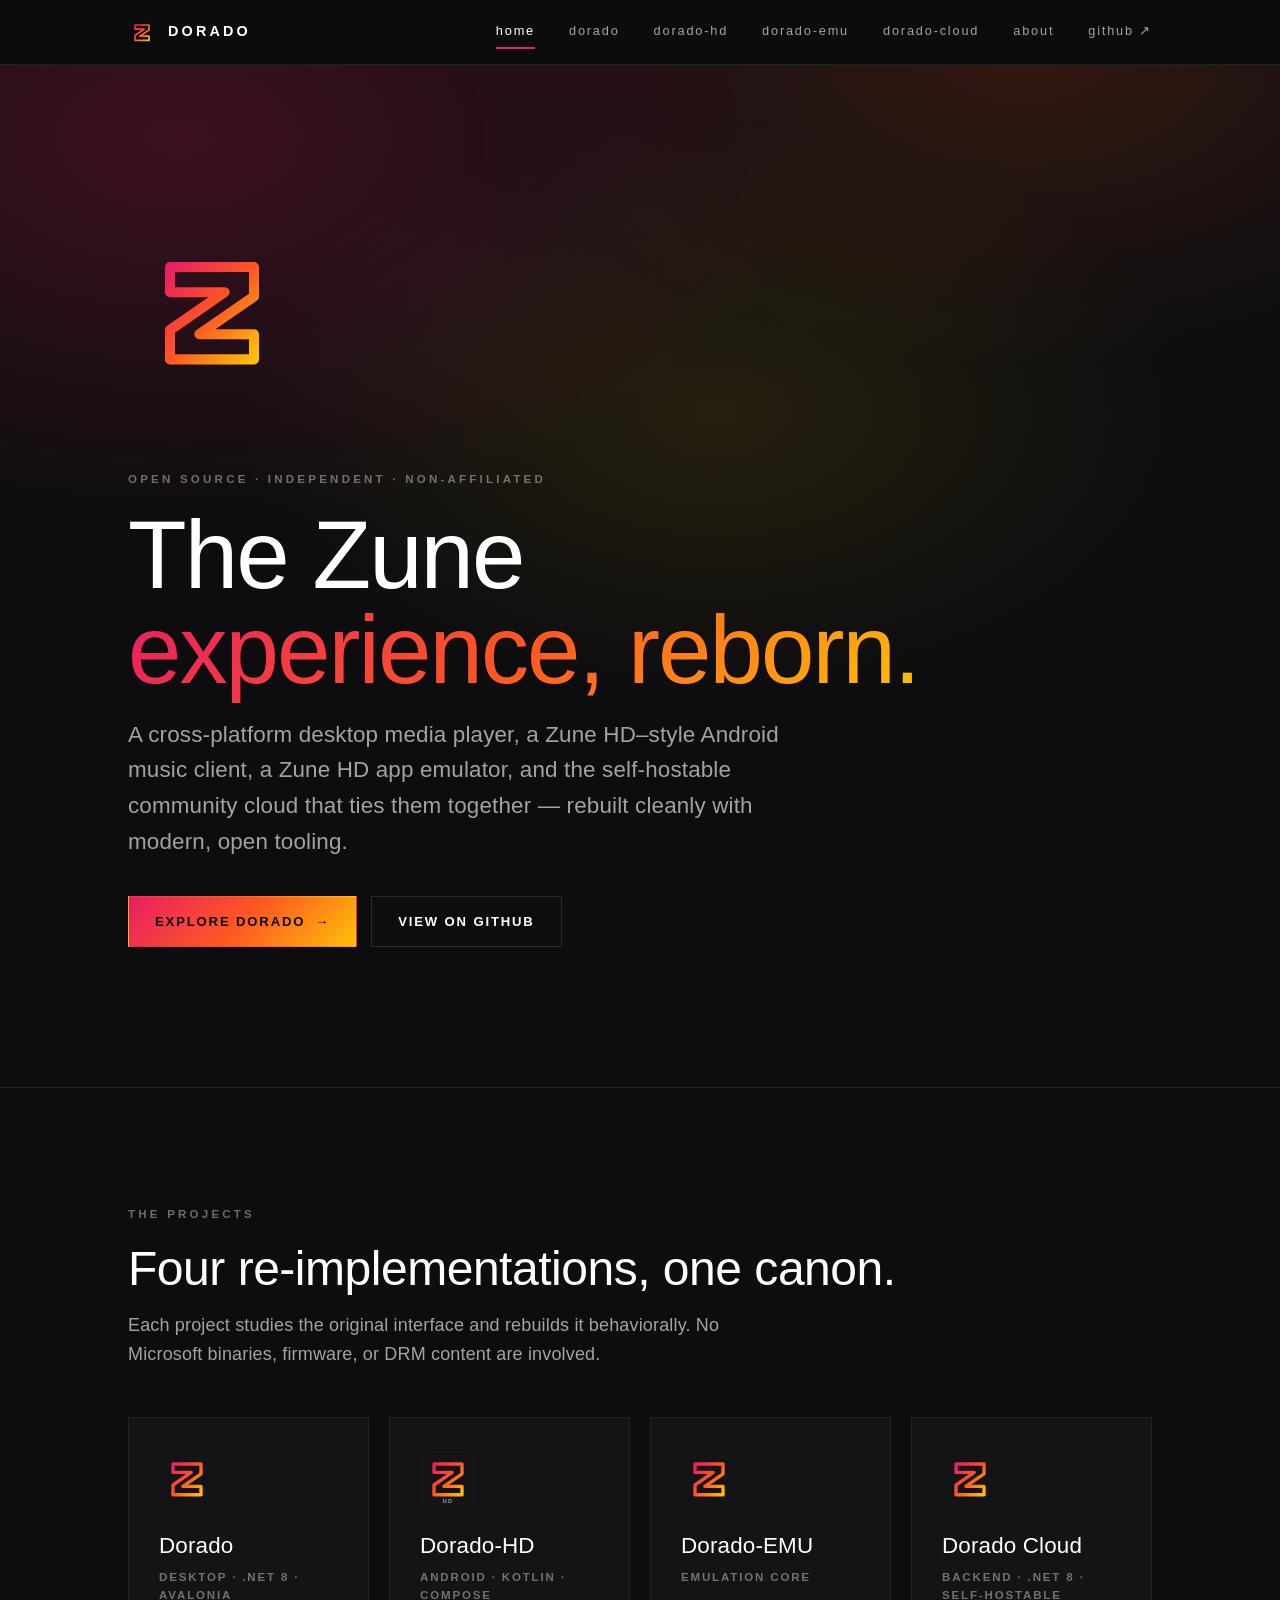
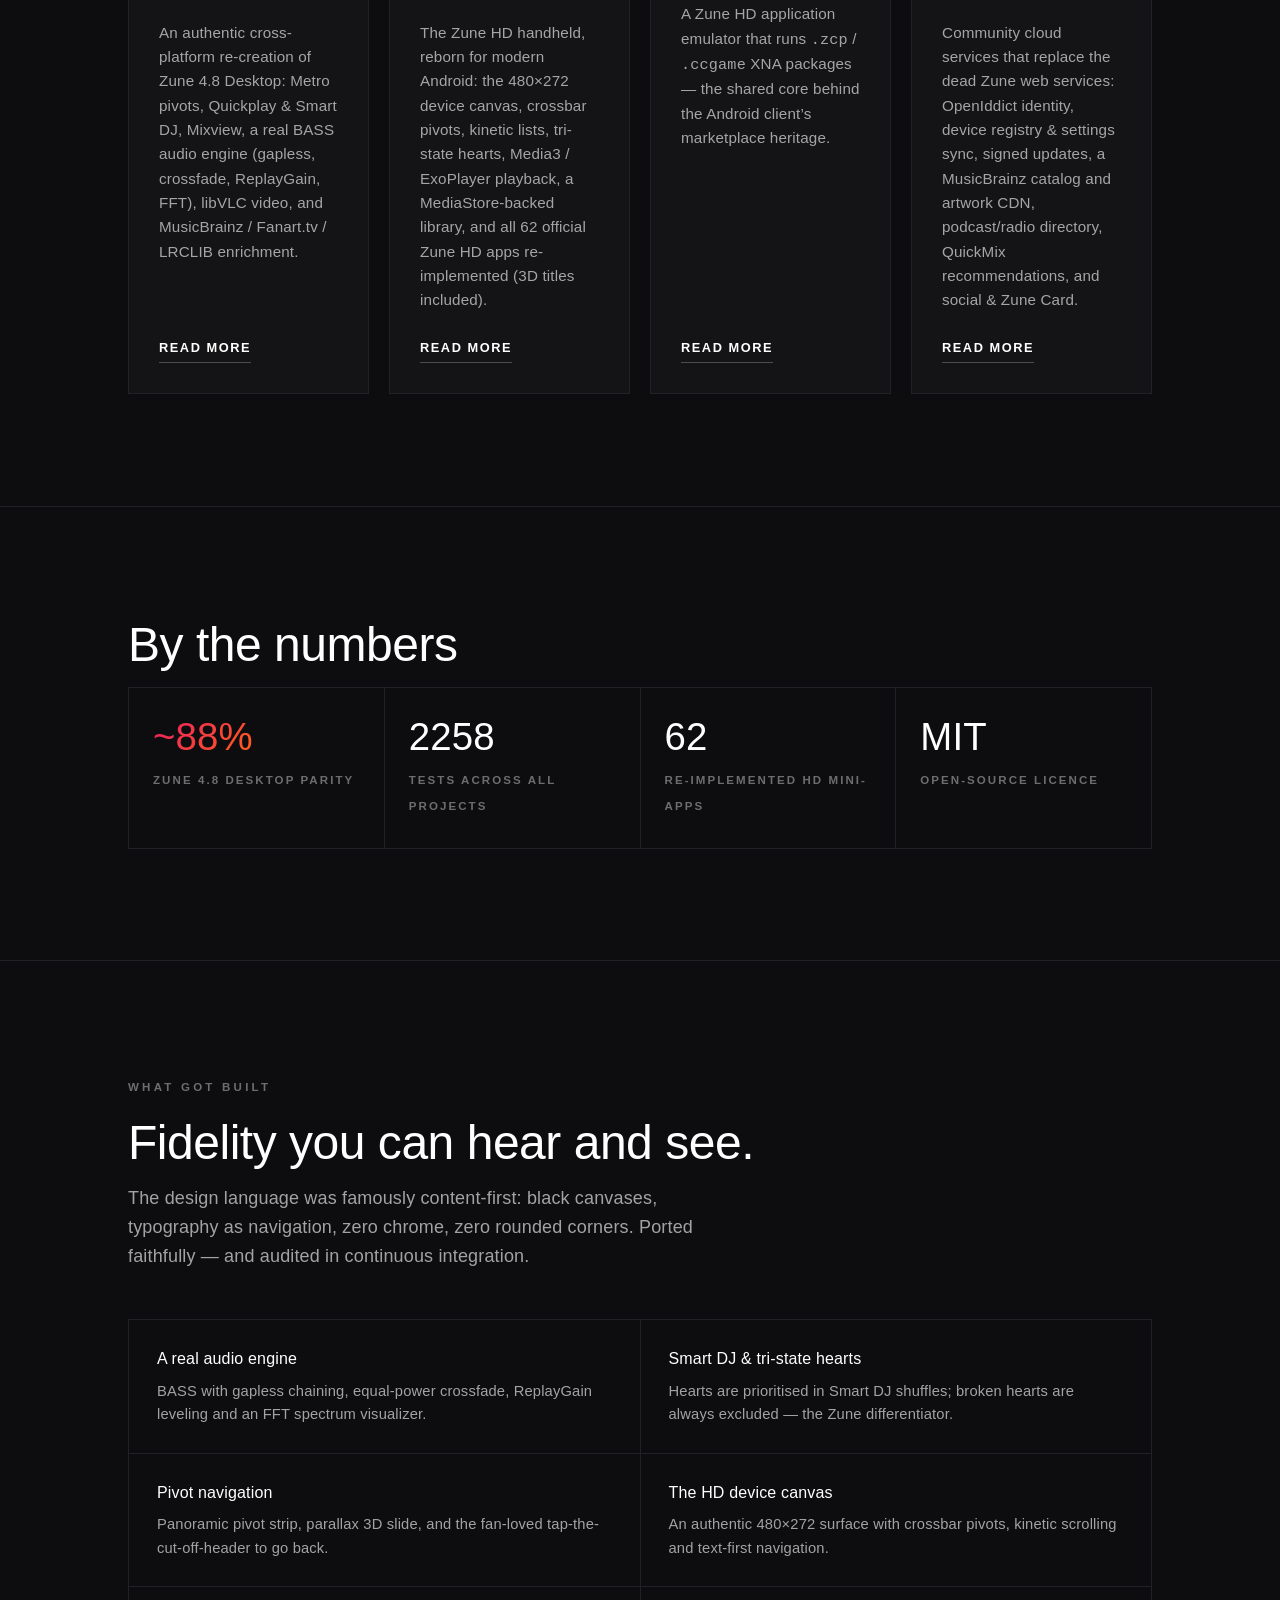
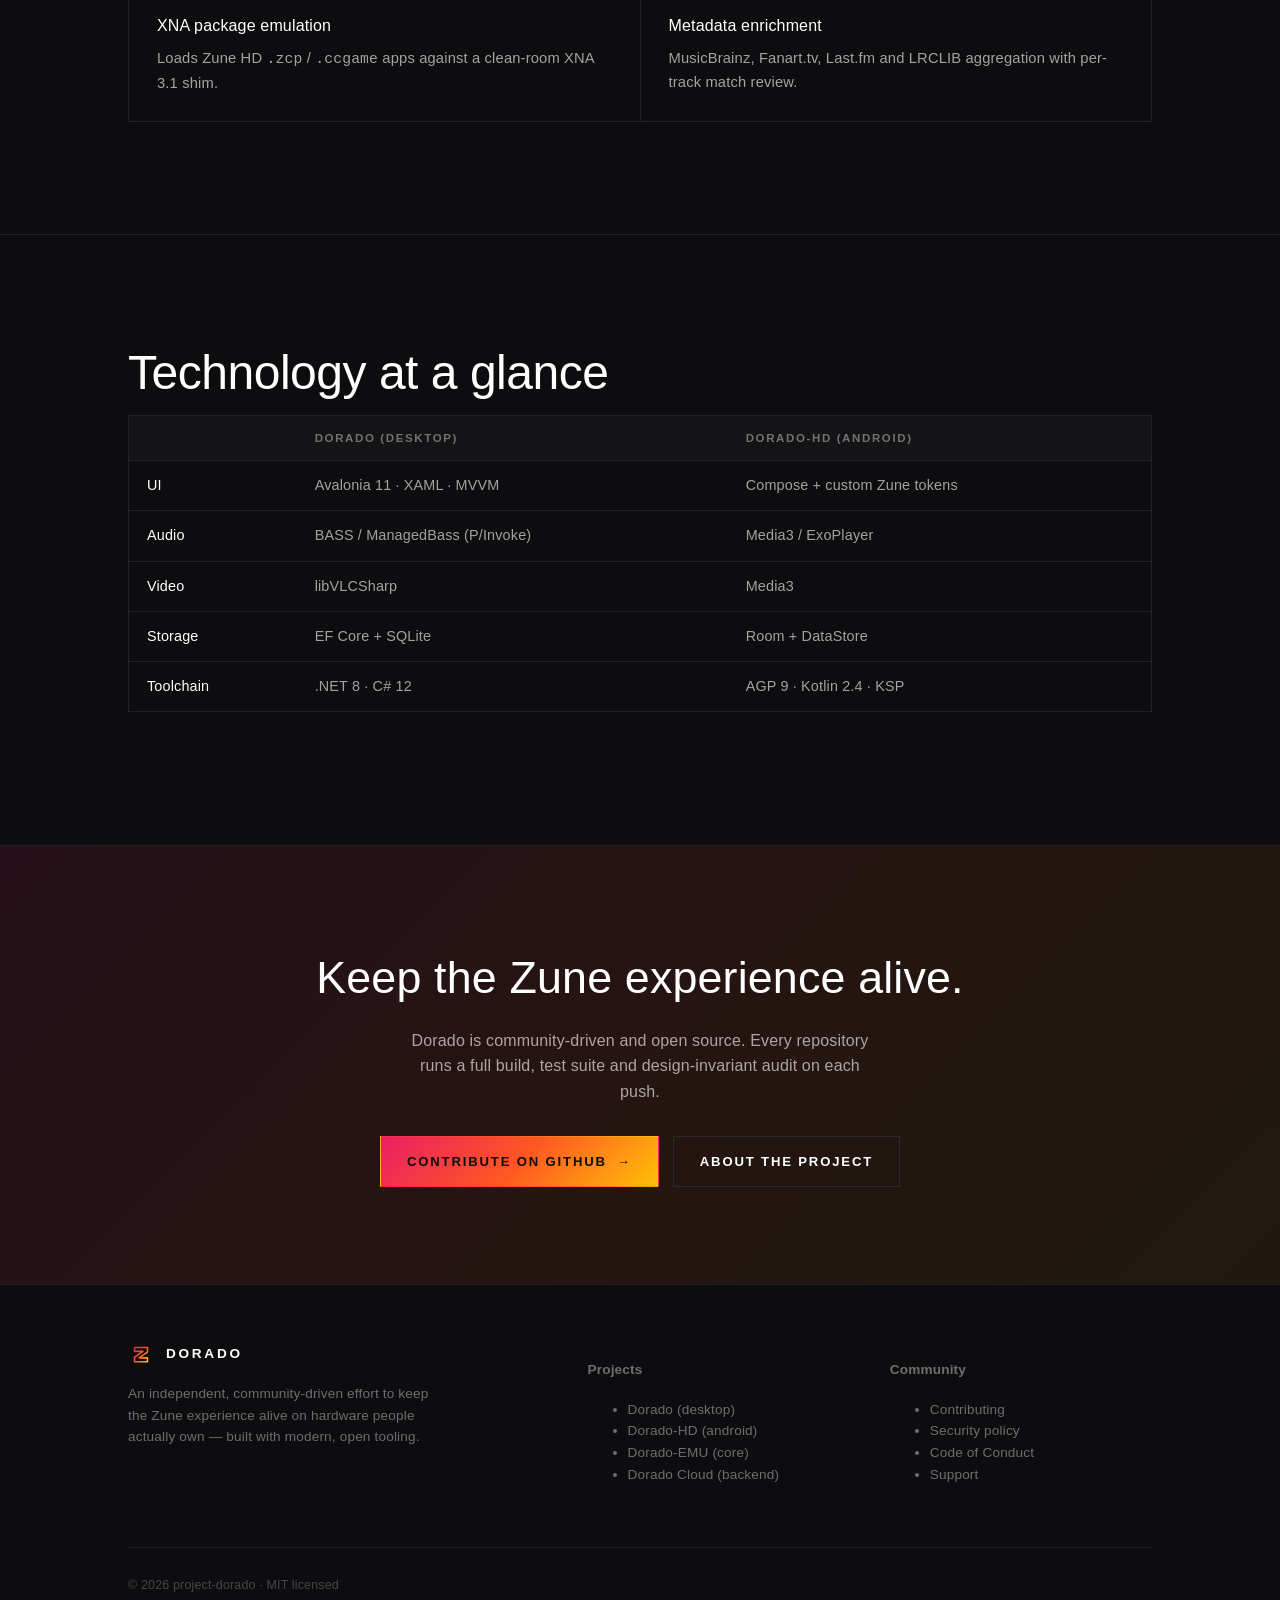
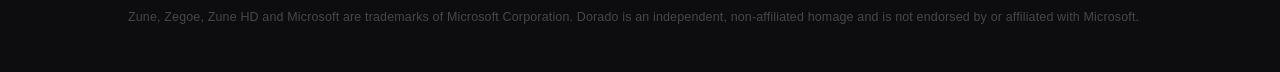
==== commit cb38d142: "content: 2,258 tests across projects; dorado-hd 1,551" ====
--- a/index.html
+++ b/index.html
@@ -157,7 +157,7 @@
             <span class="stat__label">Zune 4.8 desktop parity</span>
           </div>
           <div class="stat">
-            <span class="stat__value">1585</span>
+            <span class="stat__value">2258</span>
             <span class="stat__label">Tests across all projects</span>
           </div>
           <div class="stat">
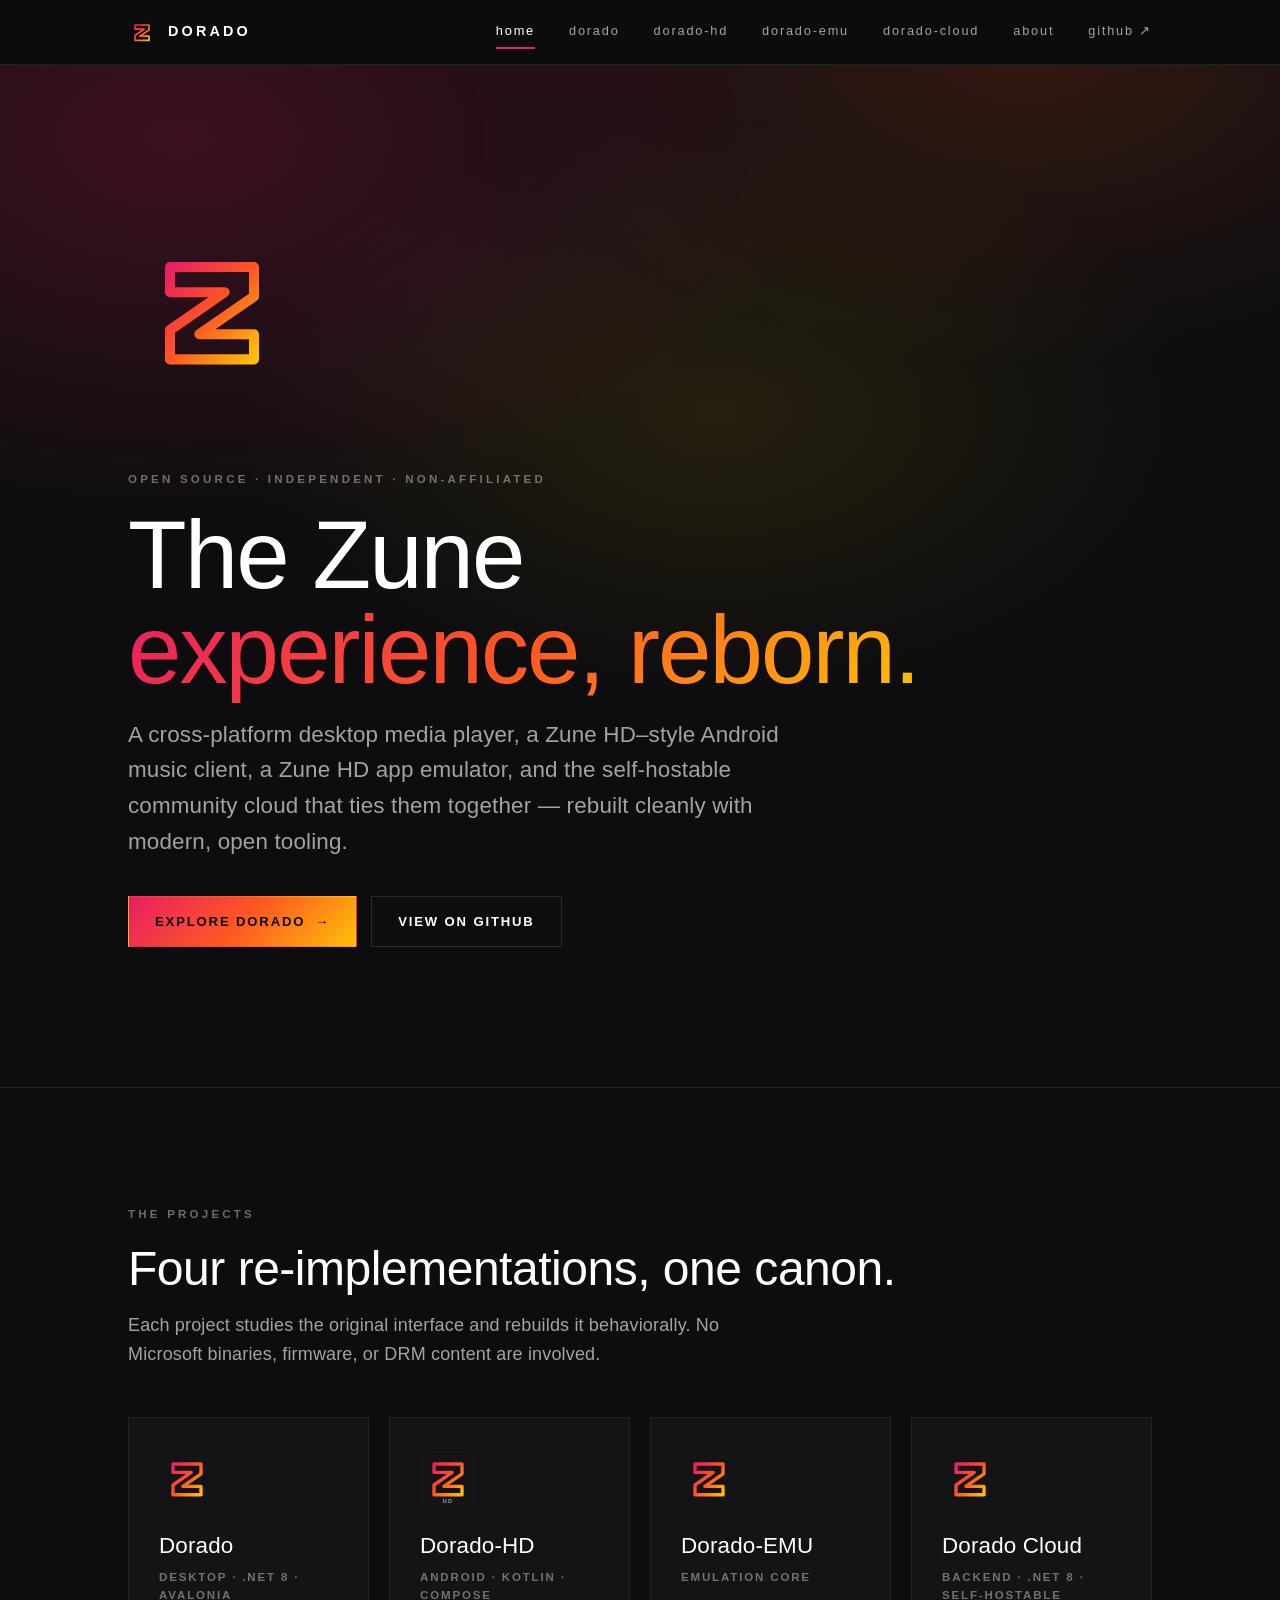
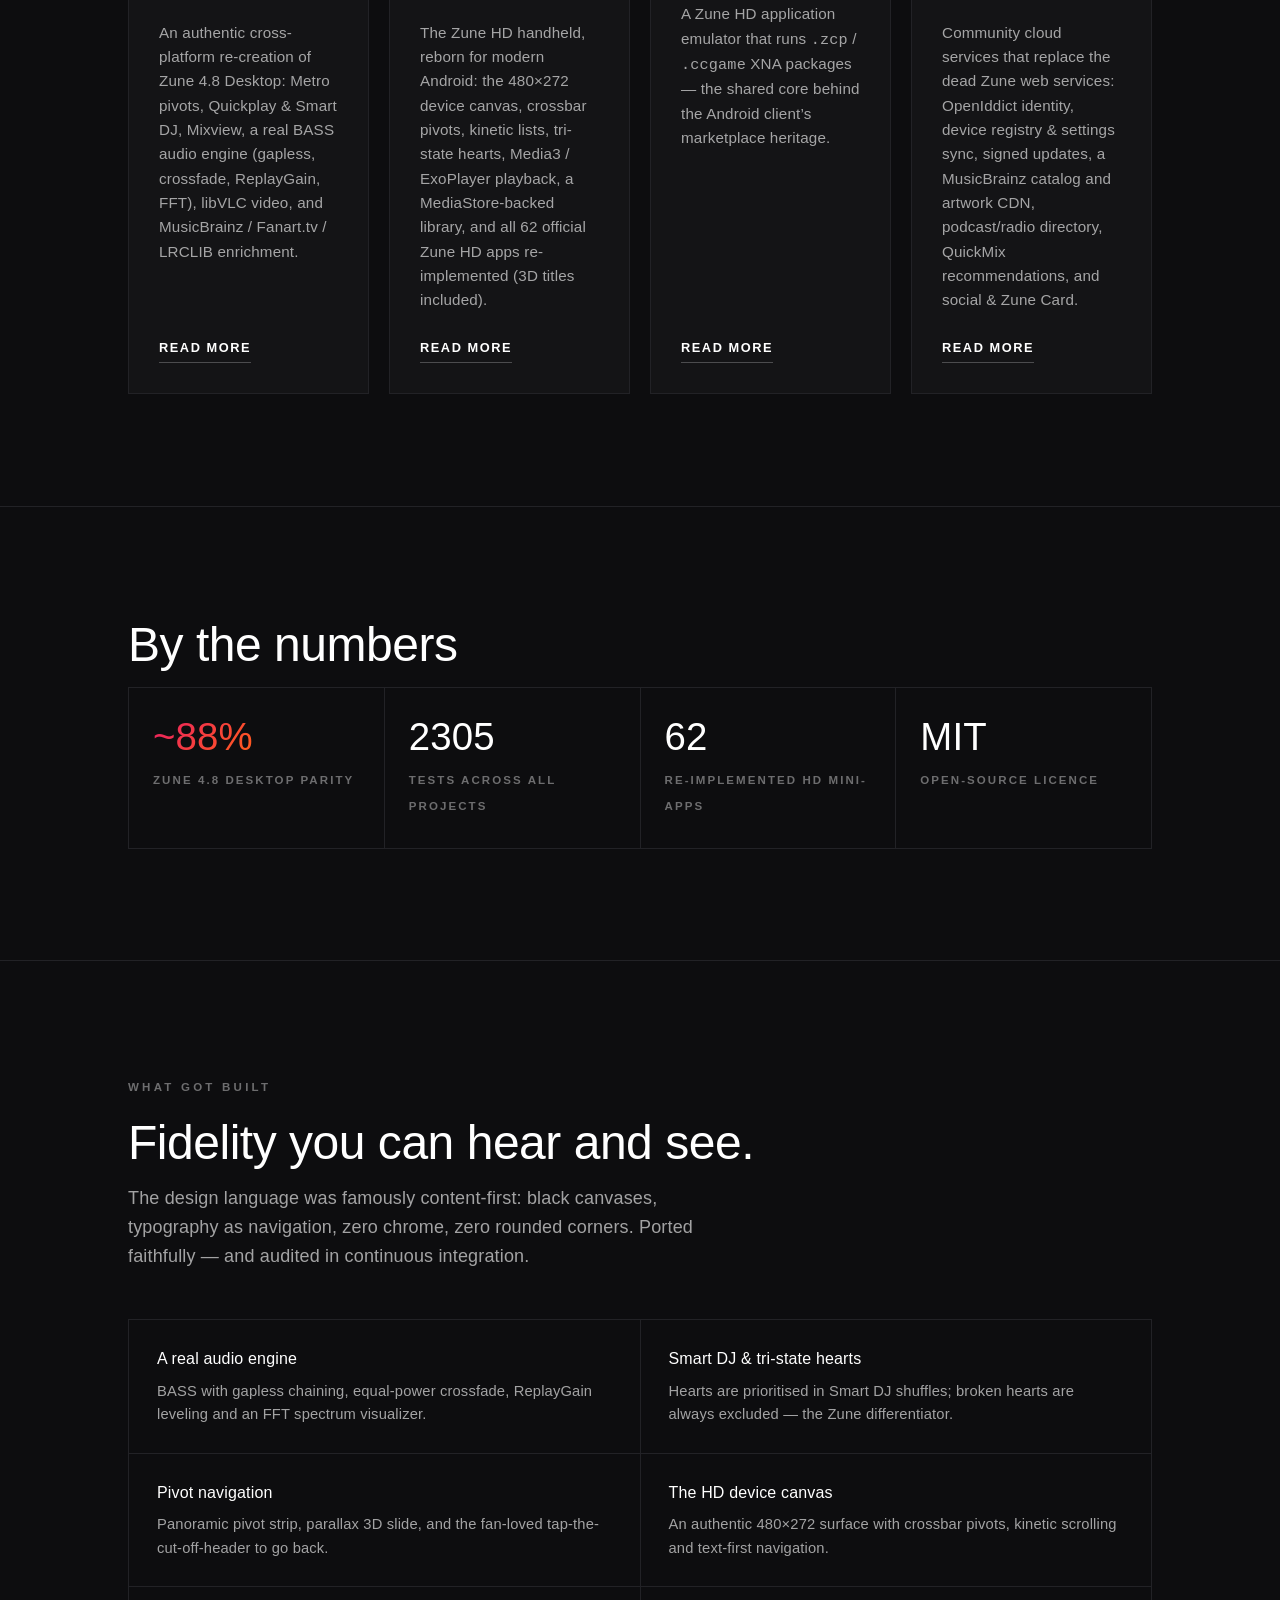
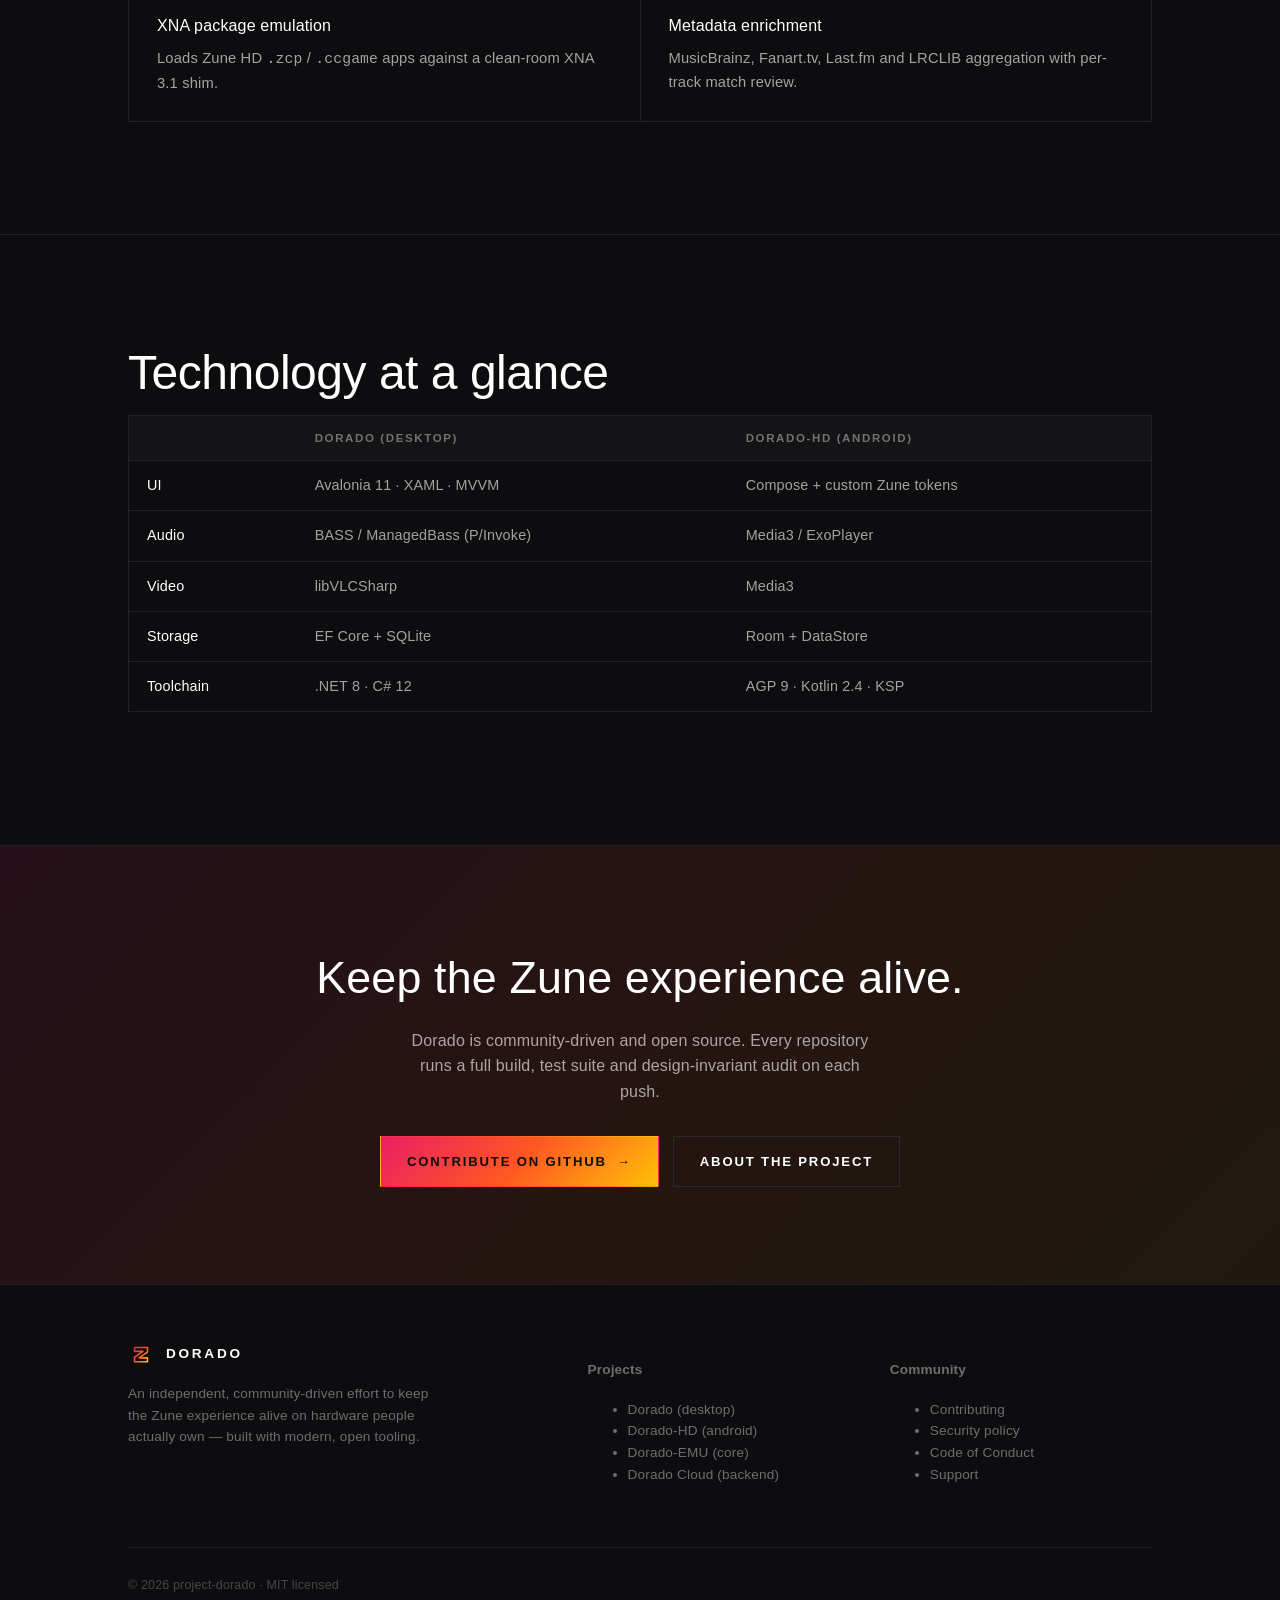
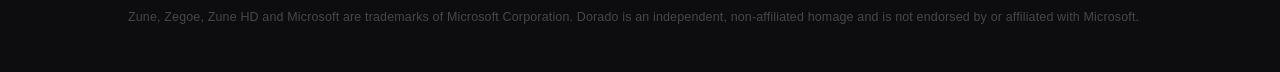
==== commit 2a8e9ee9: "content: 2,305 tests across projects; dorado-hd 1,598" ====
--- a/index.html
+++ b/index.html
@@ -157,7 +157,7 @@
             <span class="stat__label">Zune 4.8 desktop parity</span>
           </div>
           <div class="stat">
-            <span class="stat__value">2258</span>
+            <span class="stat__value">2305</span>
             <span class="stat__label">Tests across all projects</span>
           </div>
           <div class="stat">
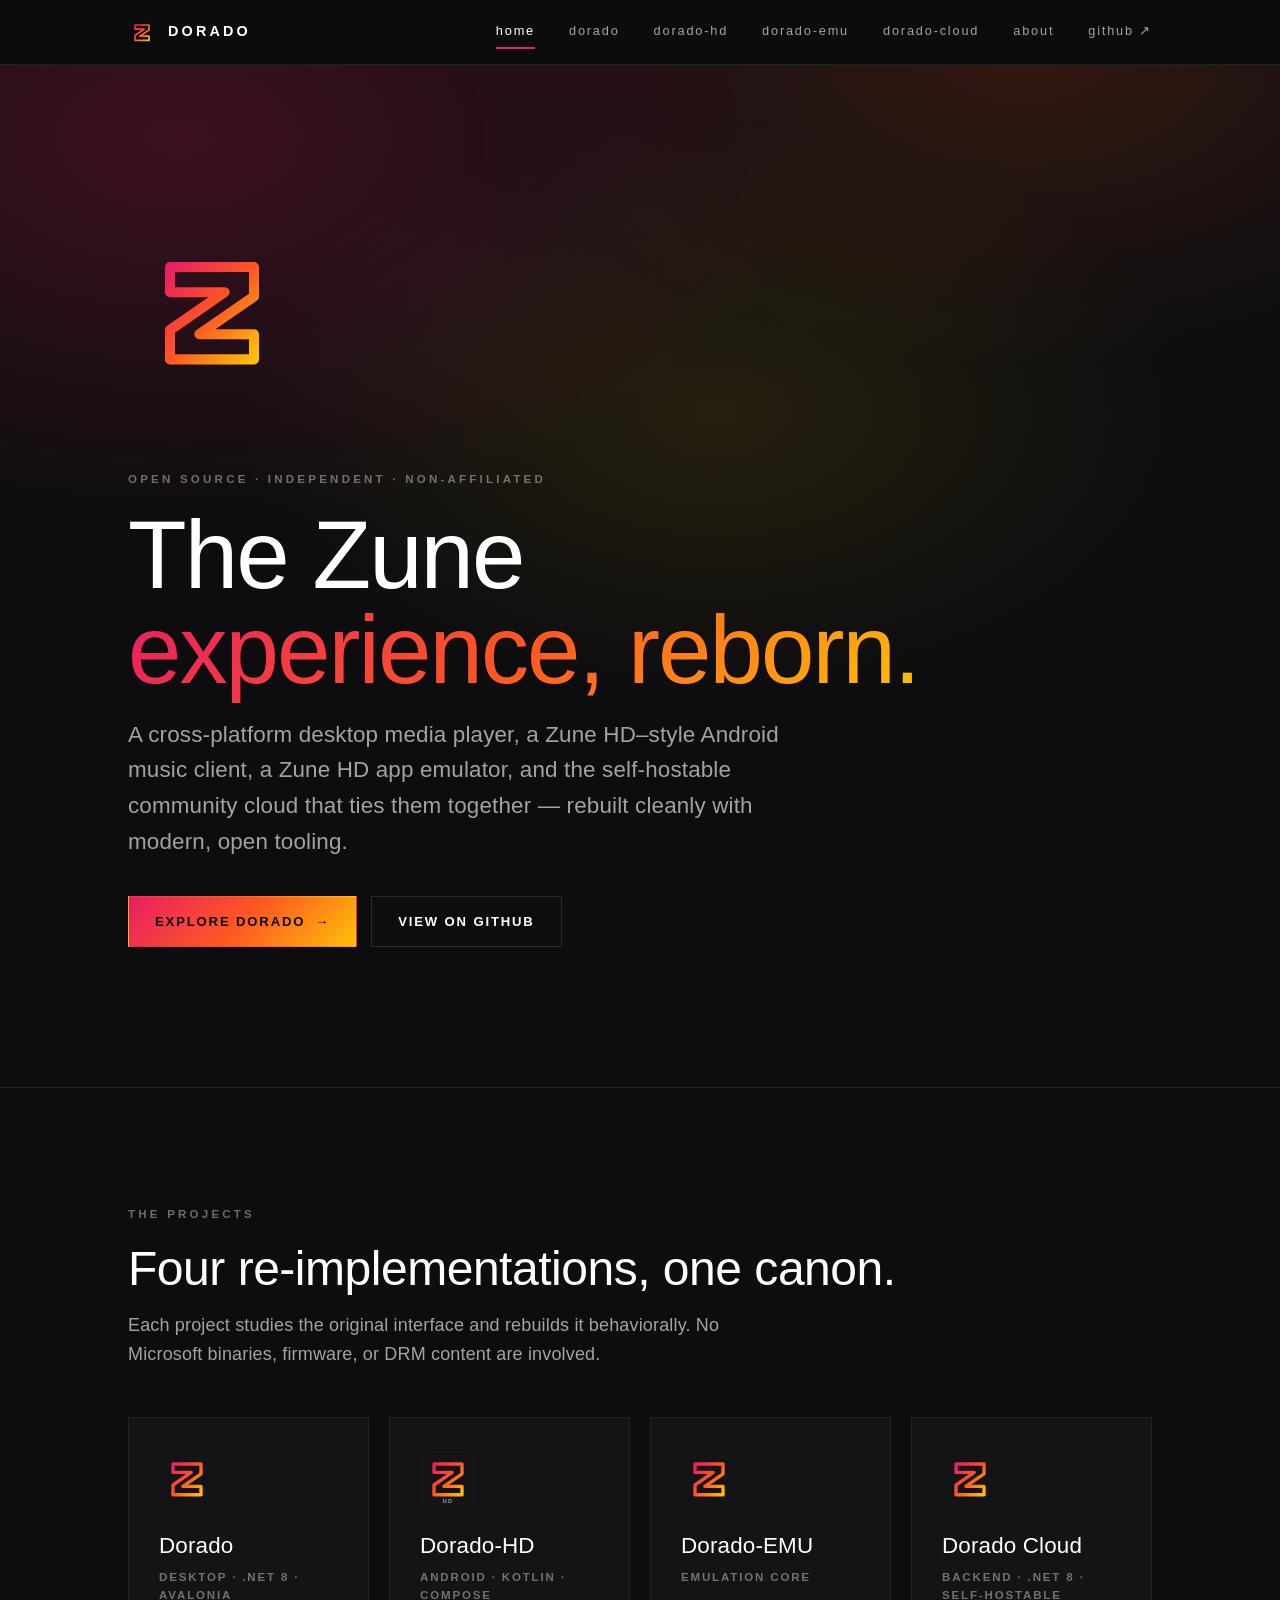
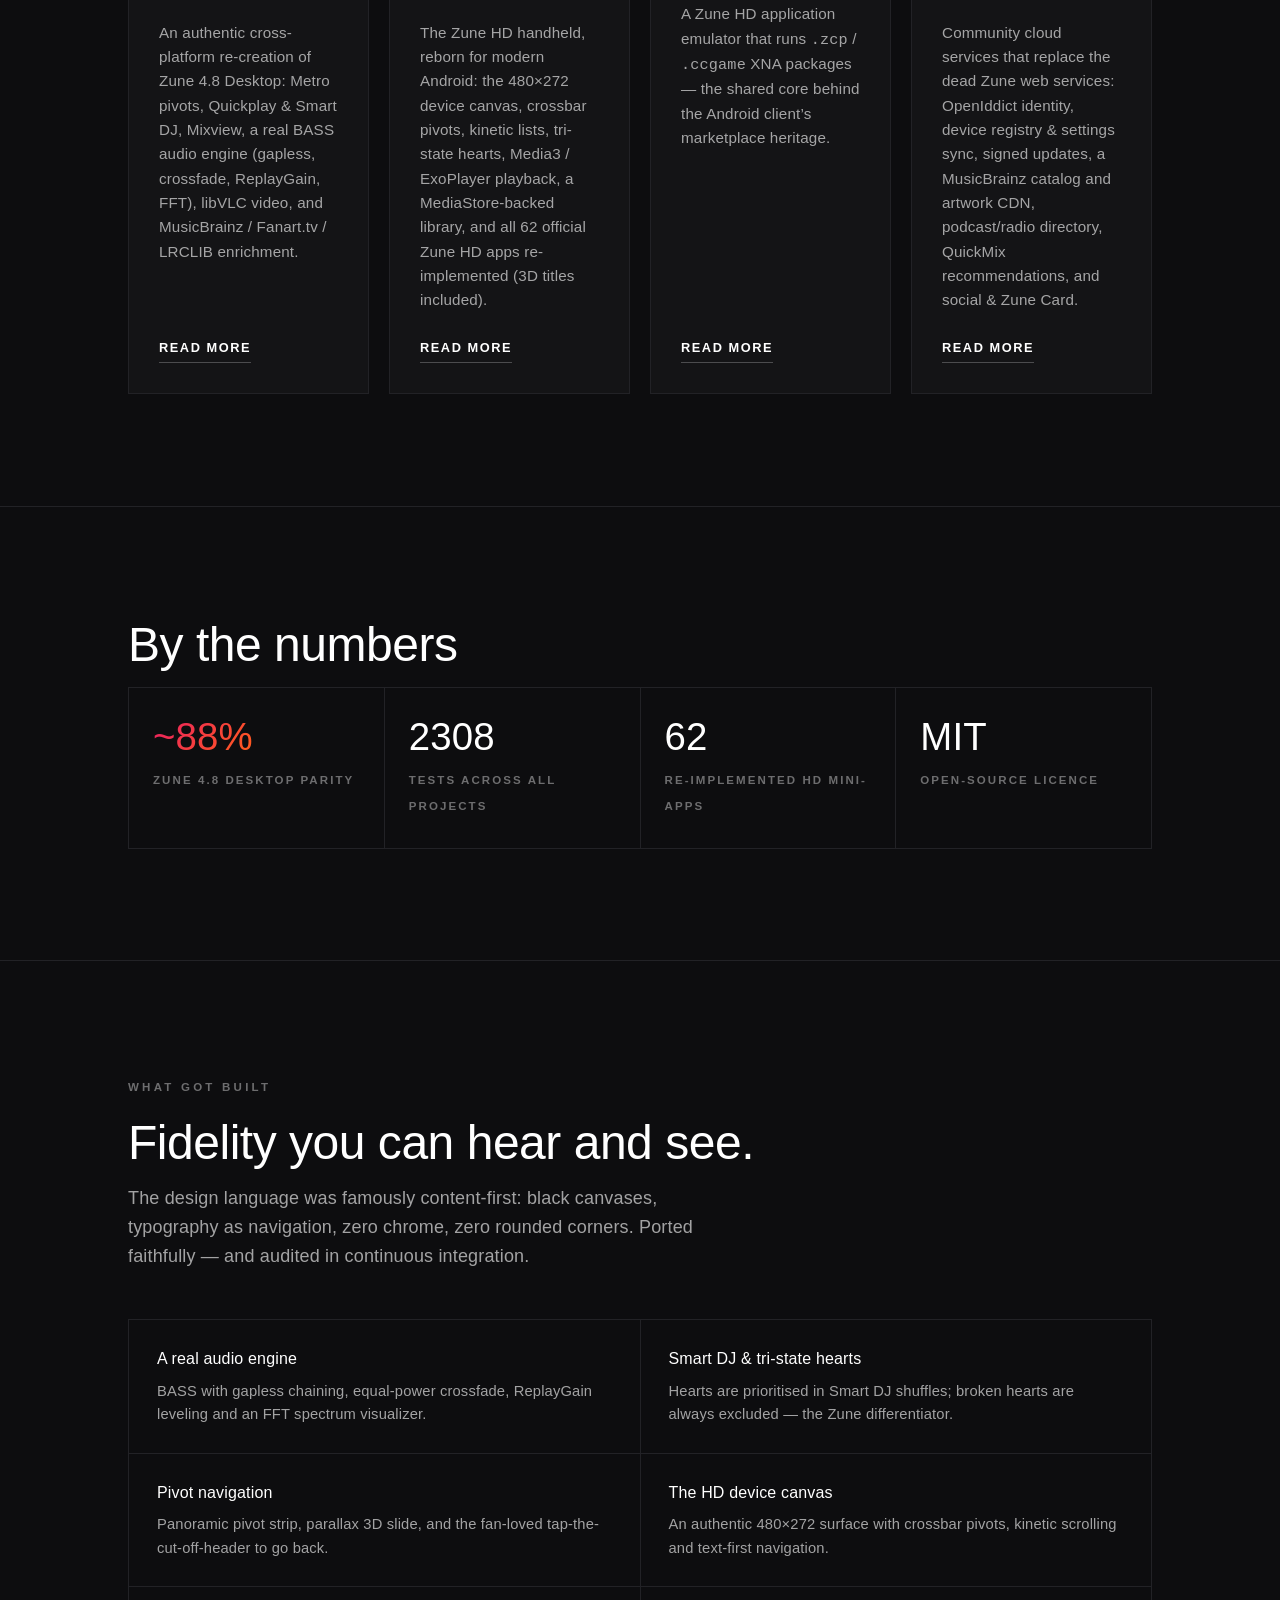
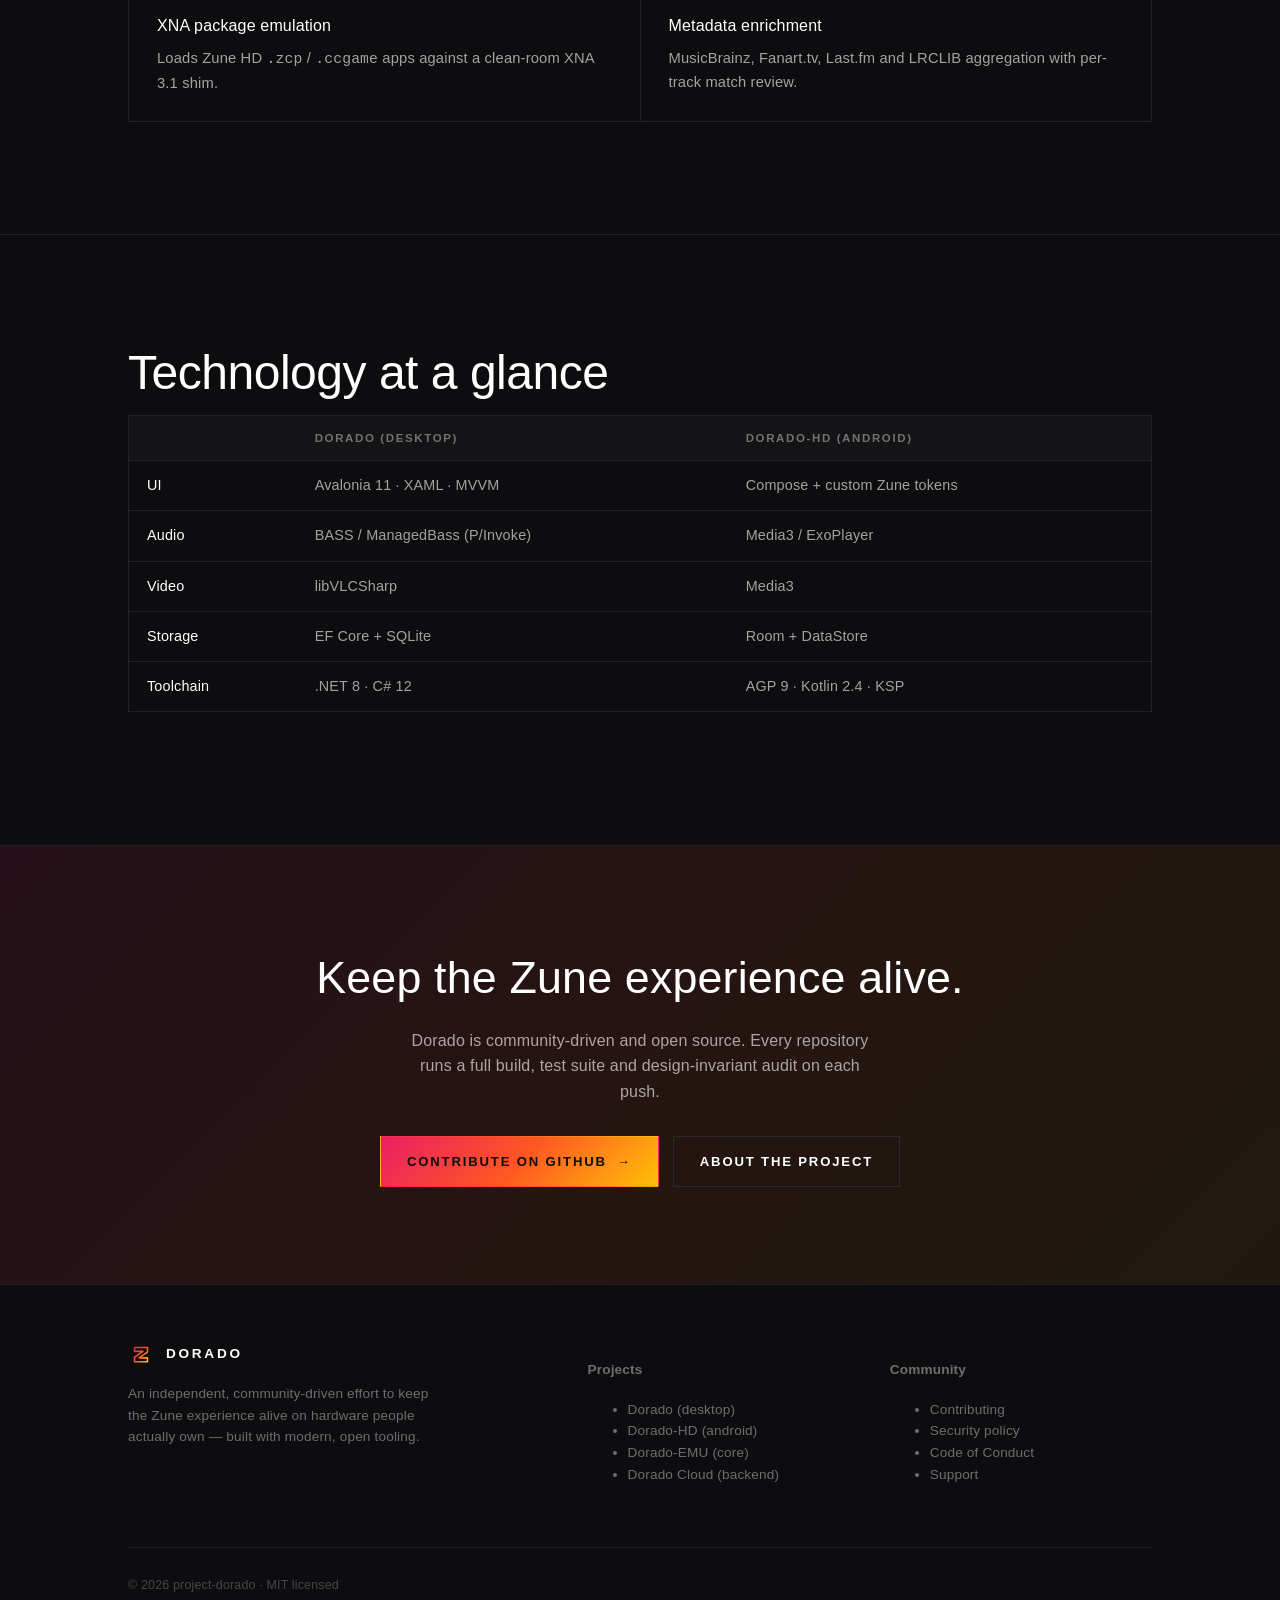
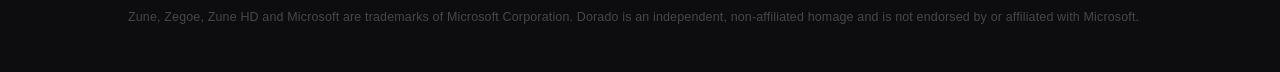
==== commit 0539f6b1: "content: 2,308 tests; dorado-hd 1,601" ====
--- a/index.html
+++ b/index.html
@@ -157,7 +157,7 @@
             <span class="stat__label">Zune 4.8 desktop parity</span>
           </div>
           <div class="stat">
-            <span class="stat__value">2305</span>
+            <span class="stat__value">2308</span>
             <span class="stat__label">Tests across all projects</span>
           </div>
           <div class="stat">
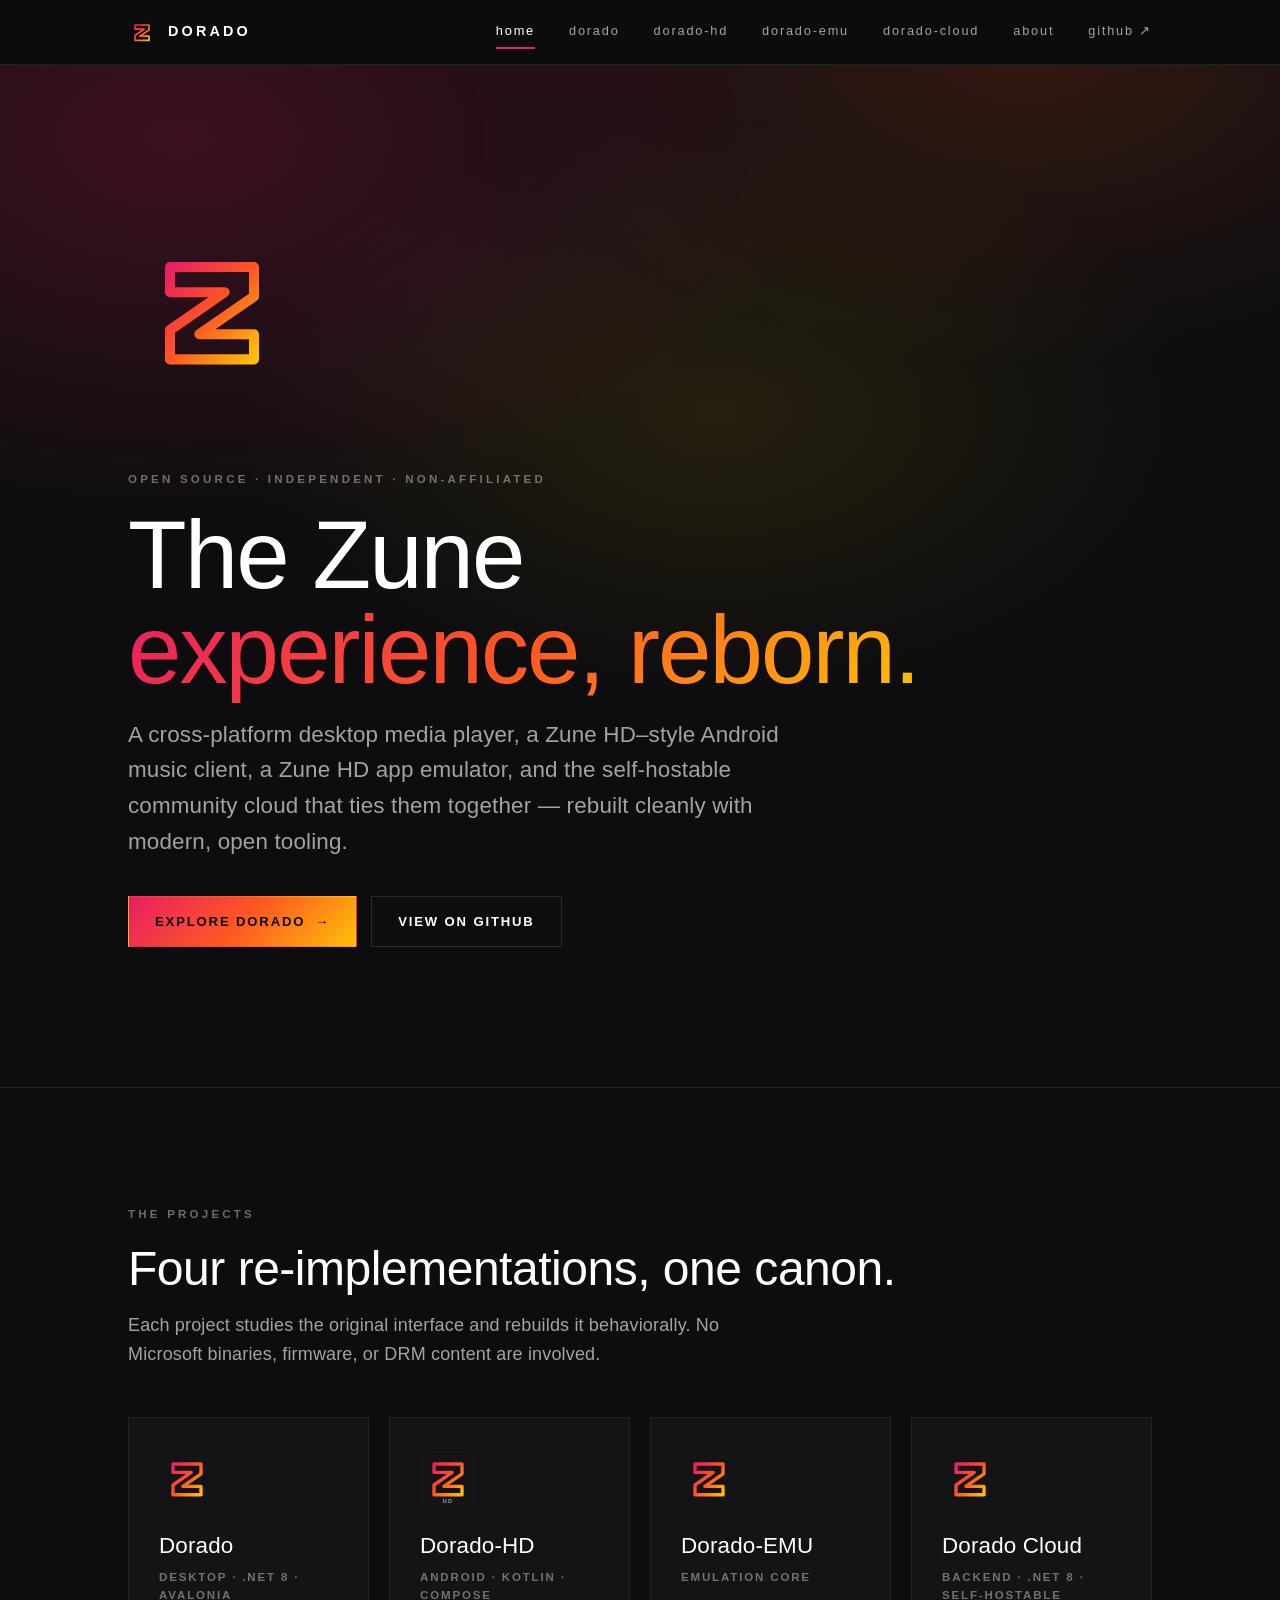
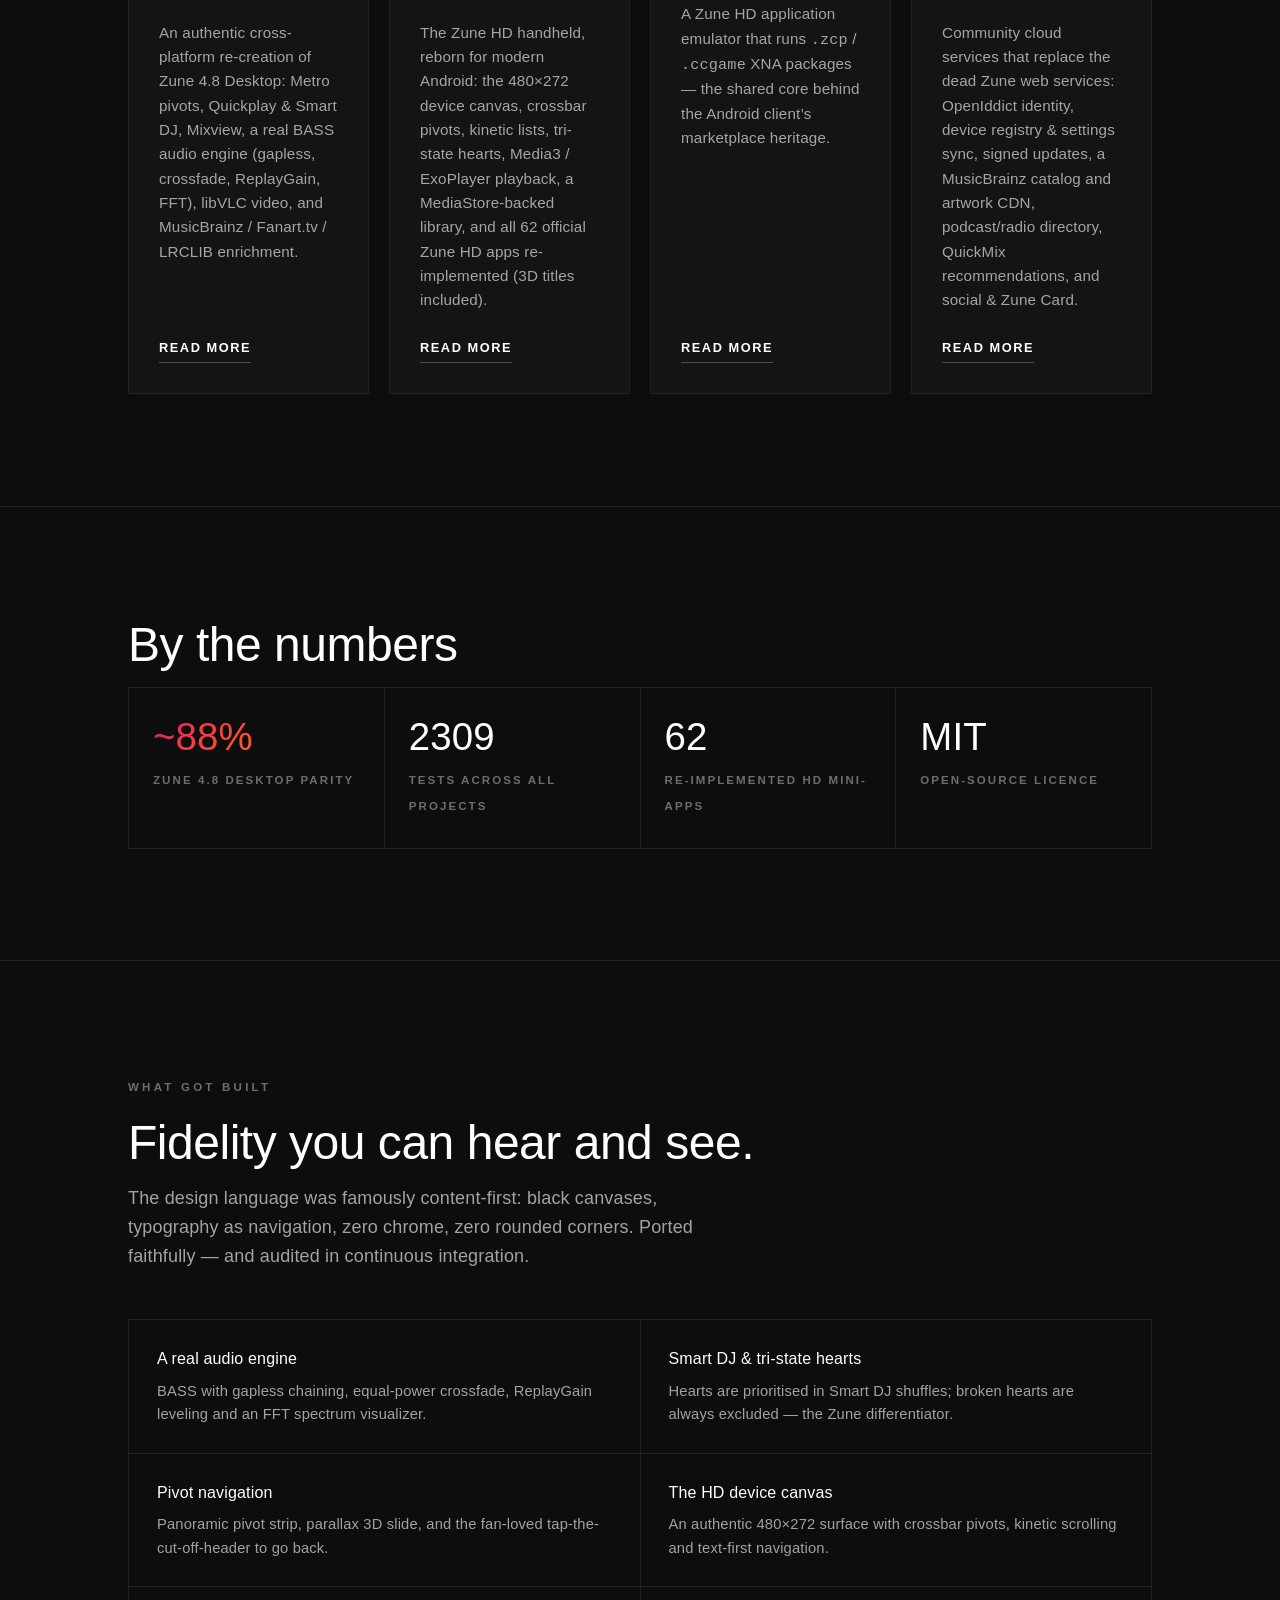
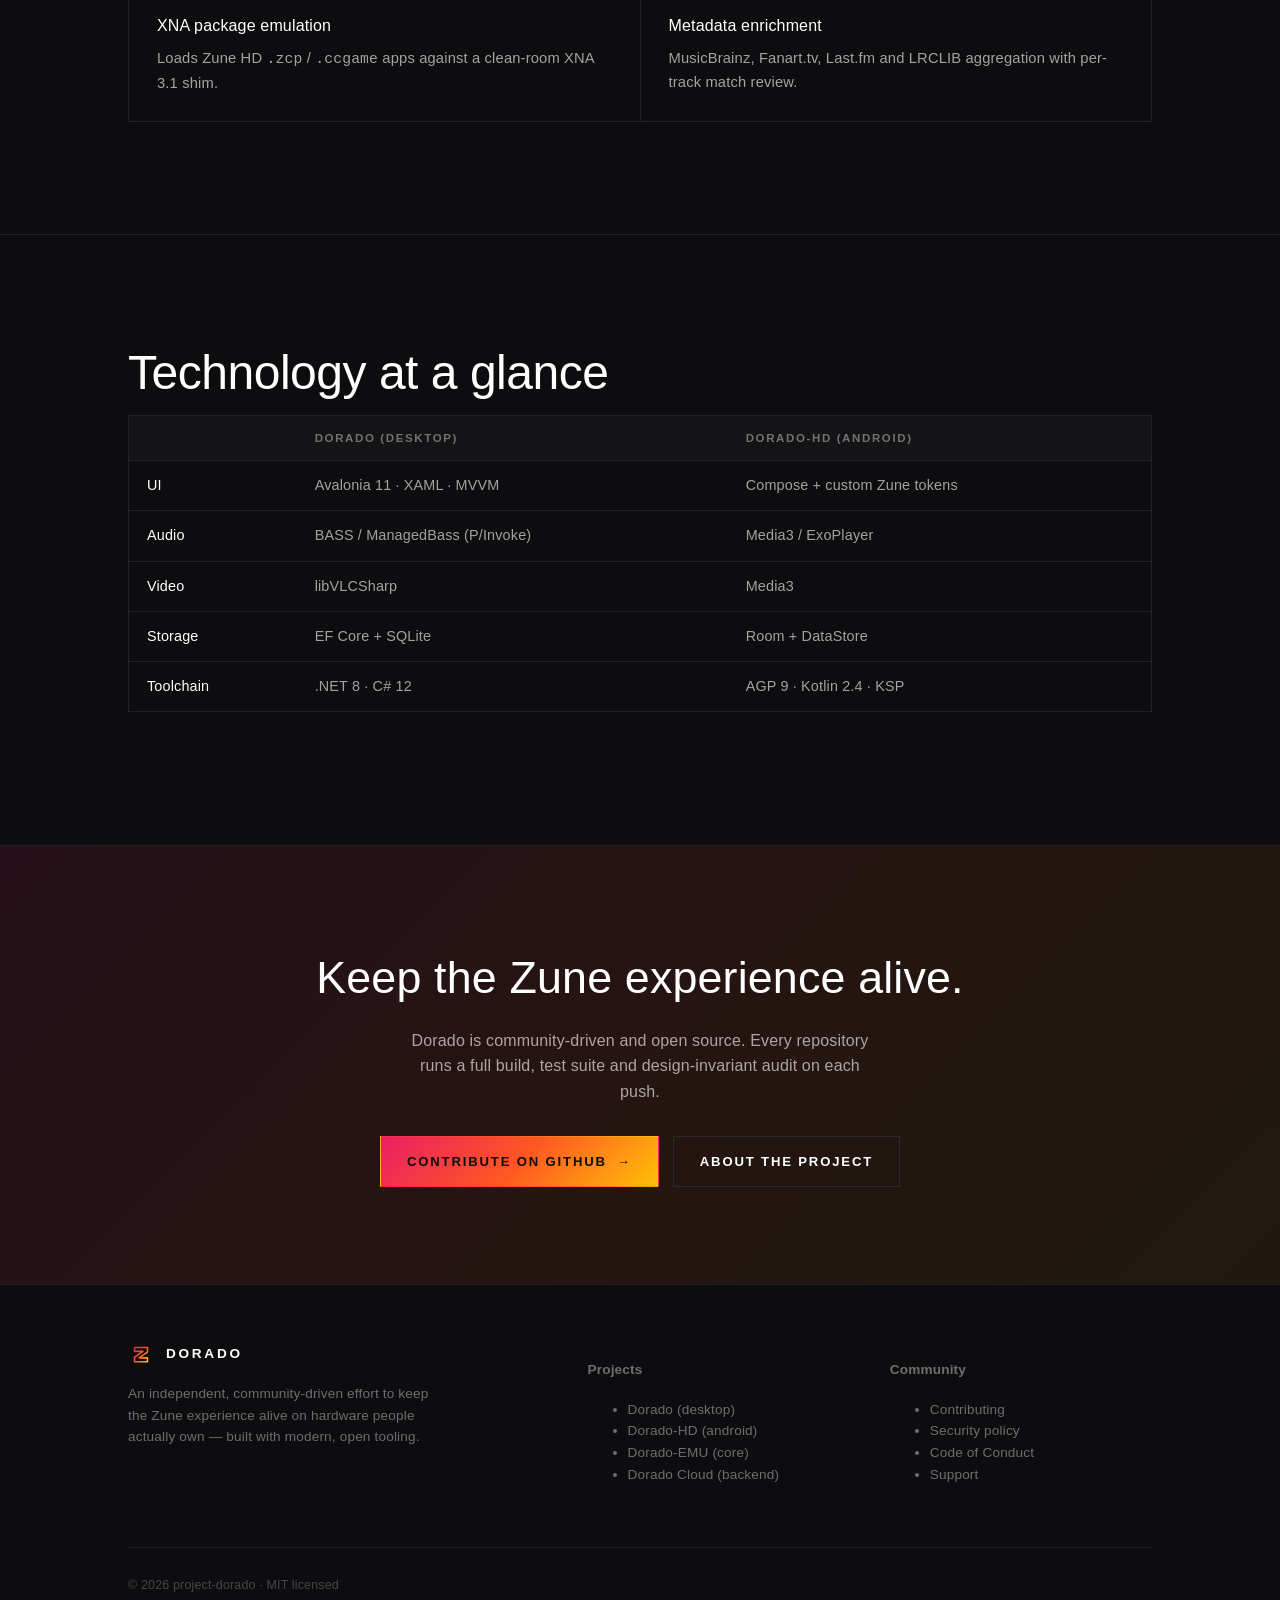
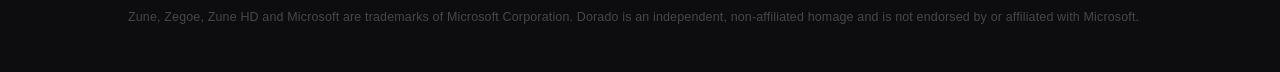
==== commit c12c7524: "content: 2,309 tests; dorado-hd 1,602" ====
--- a/index.html
+++ b/index.html
@@ -157,7 +157,7 @@
             <span class="stat__label">Zune 4.8 desktop parity</span>
           </div>
           <div class="stat">
-            <span class="stat__value">2308</span>
+            <span class="stat__value">2309</span>
             <span class="stat__label">Tests across all projects</span>
           </div>
           <div class="stat">
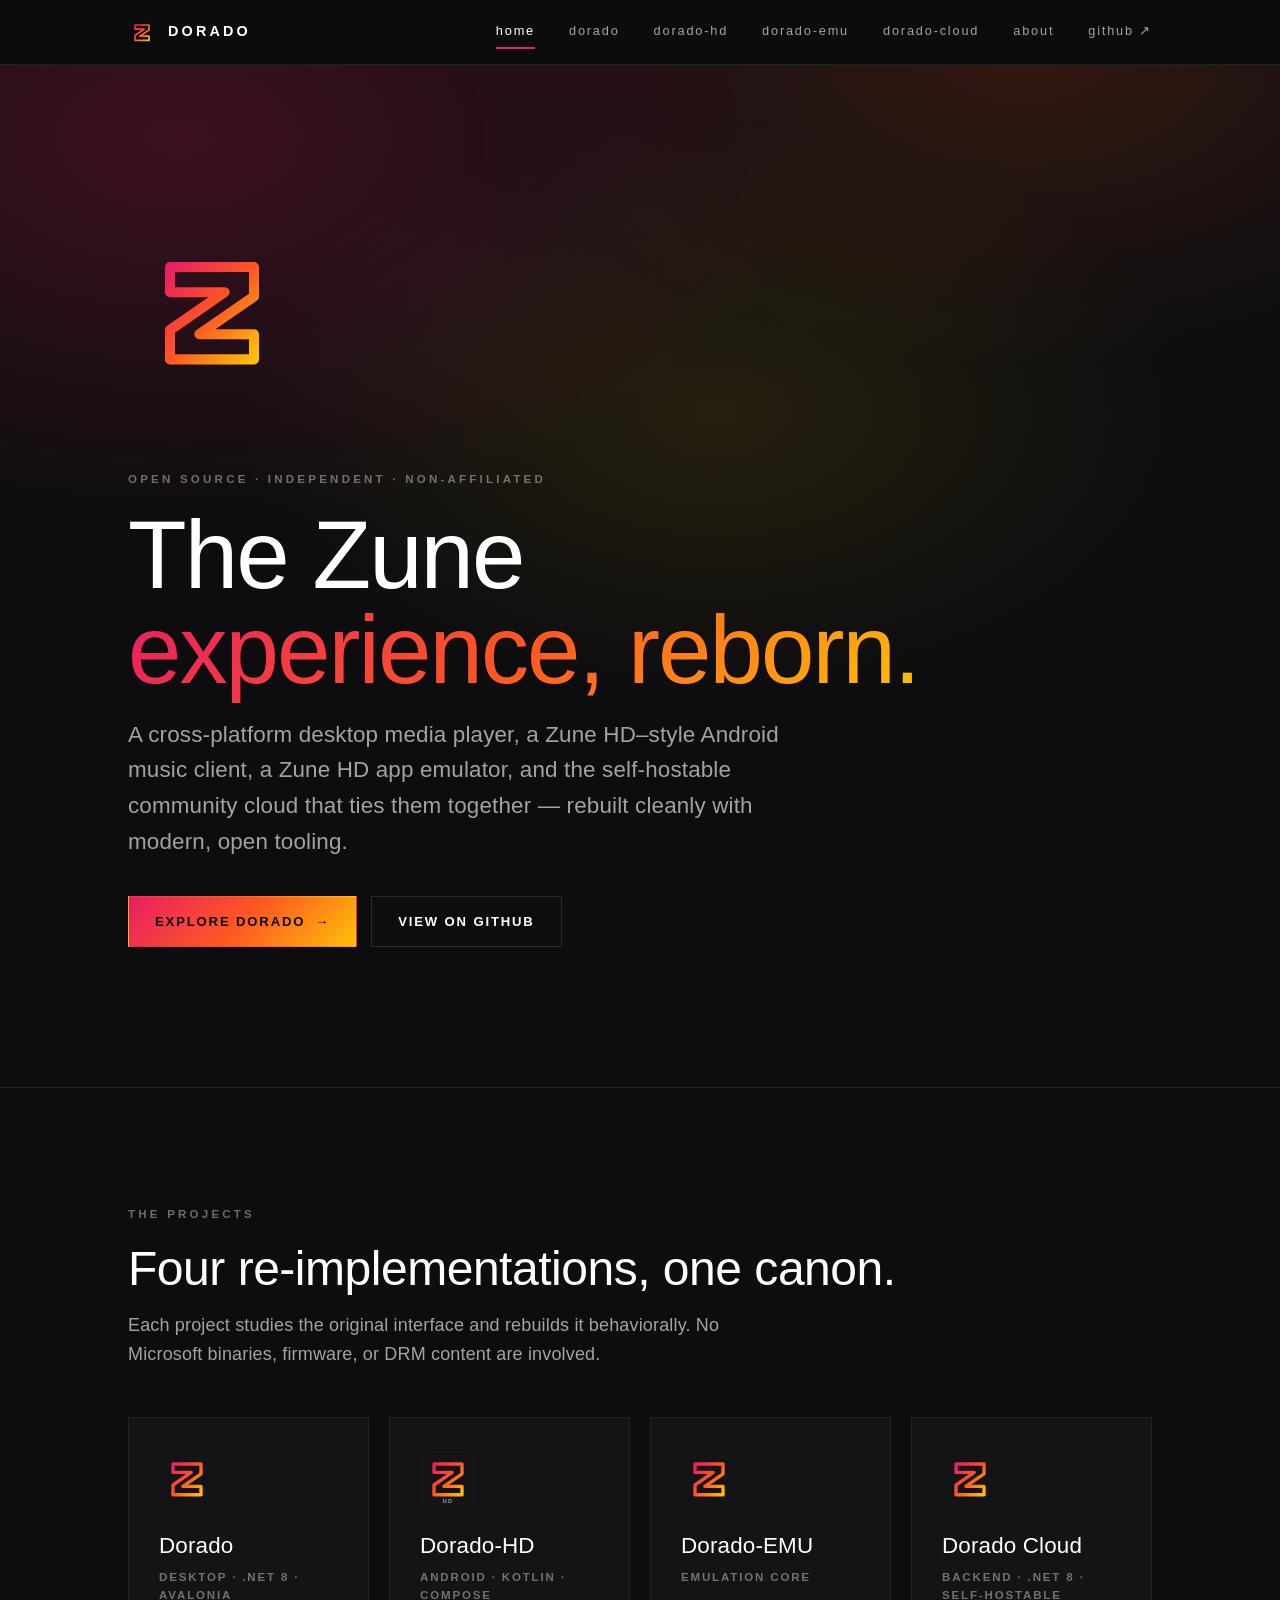
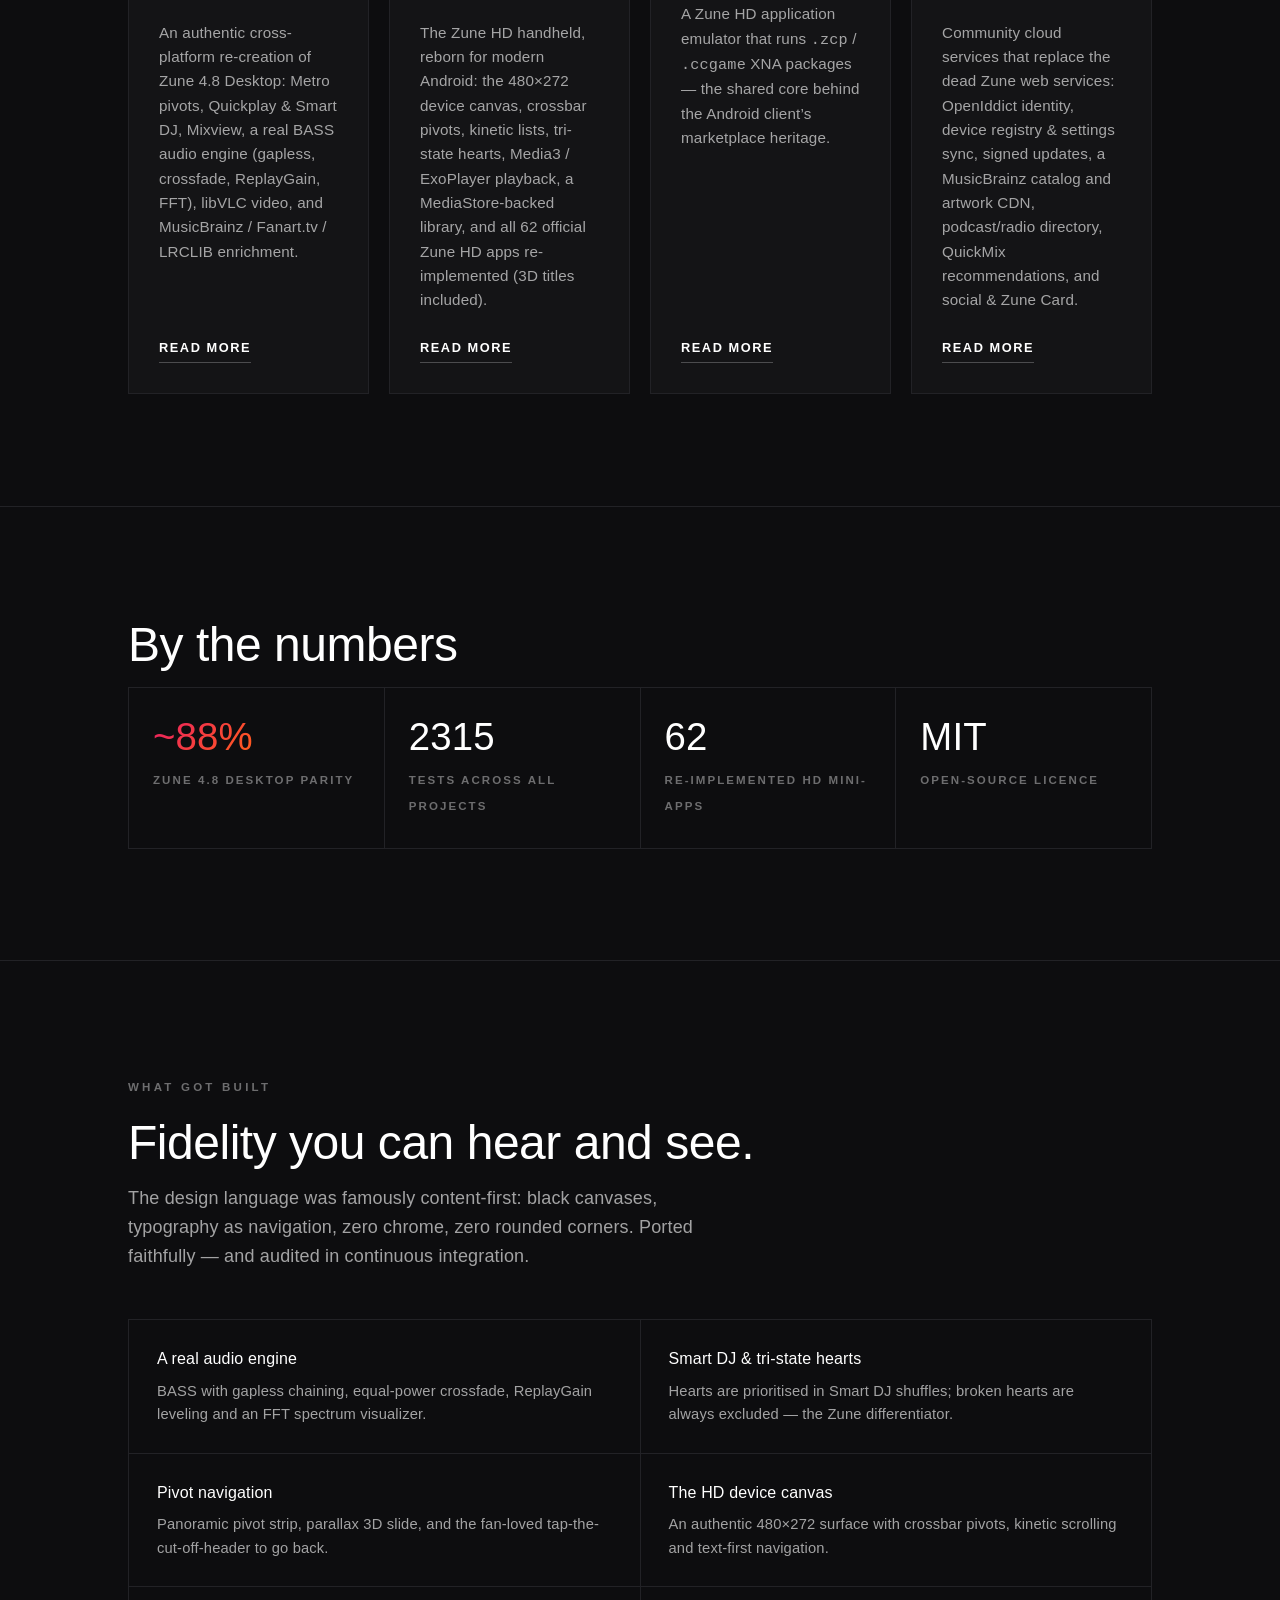
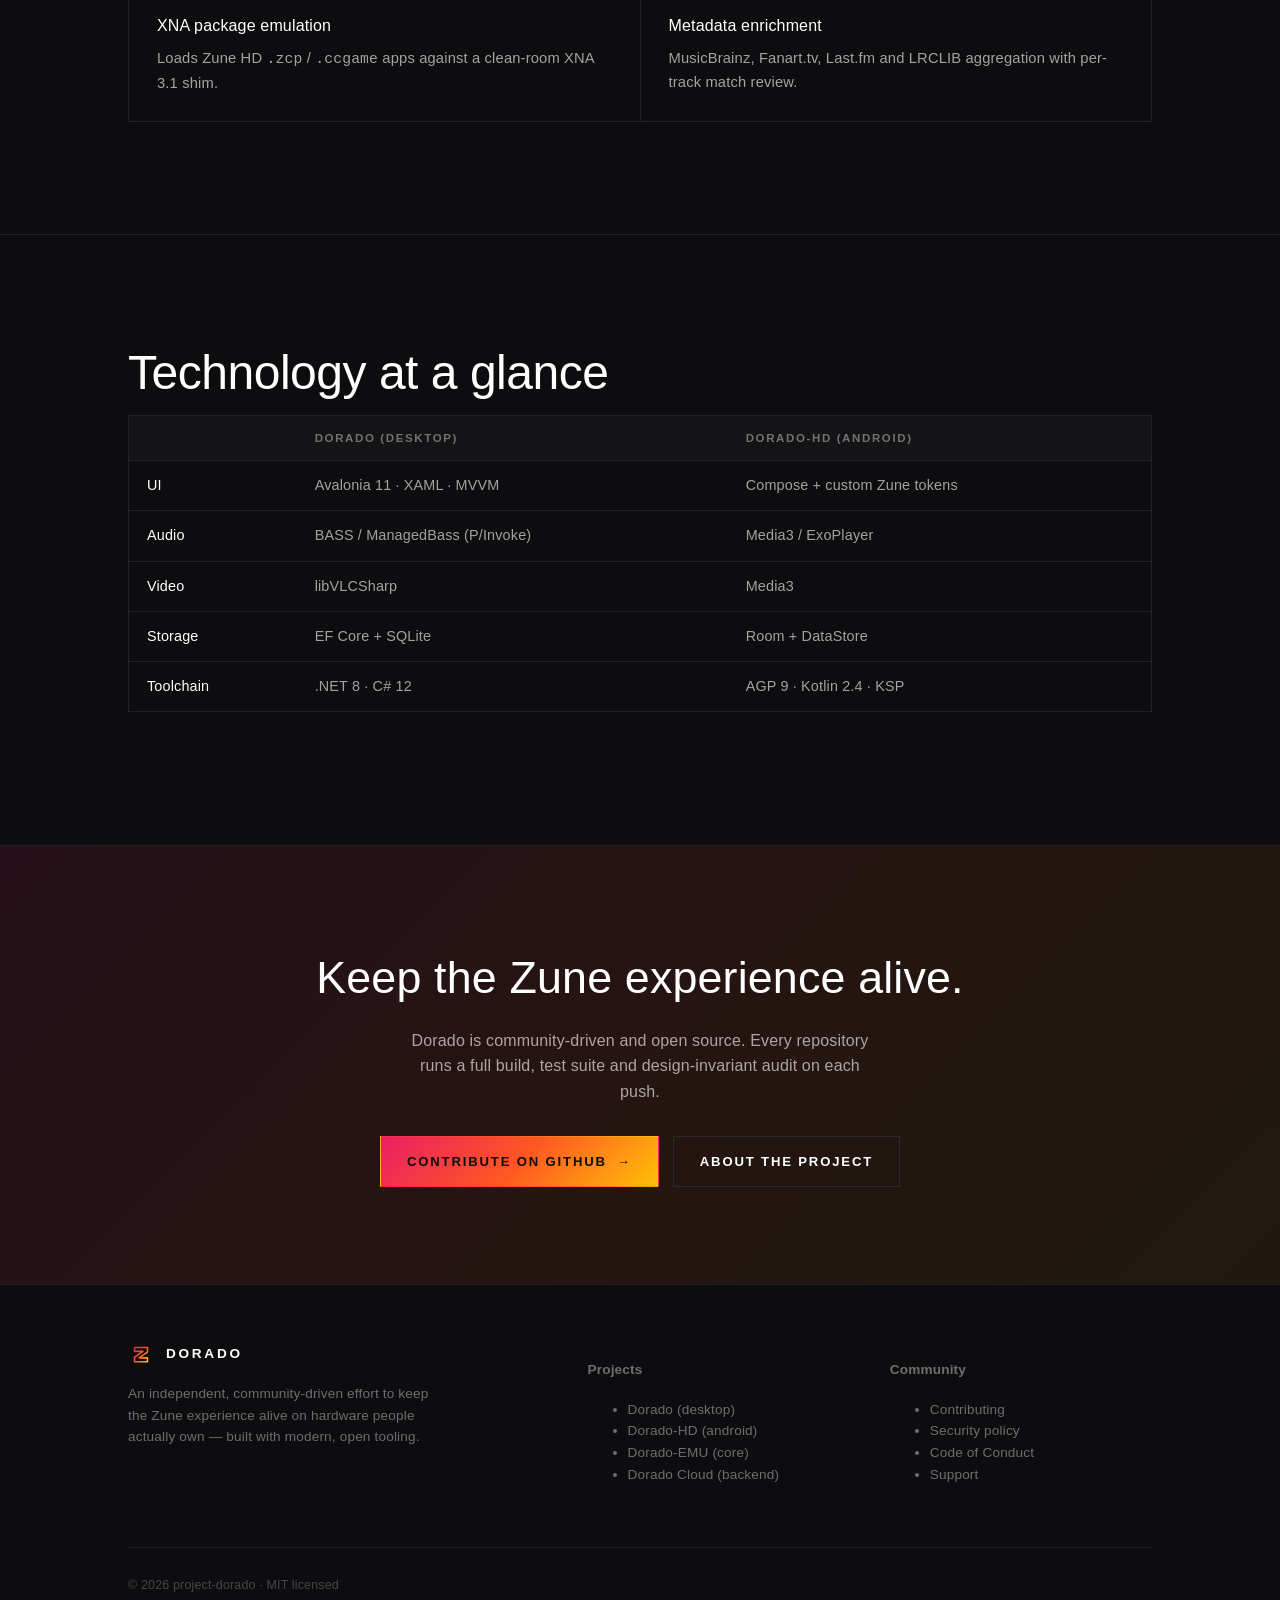
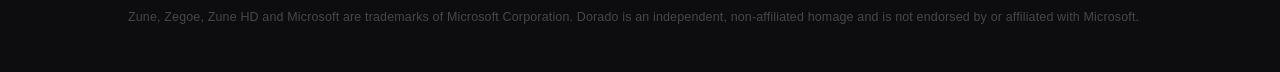
==== commit e93e8b12: "docs: update Dorado HD release and feature notes" ====
--- a/index.html
+++ b/index.html
@@ -157,7 +157,7 @@
             <span class="stat__label">Zune 4.8 desktop parity</span>
           </div>
           <div class="stat">
-            <span class="stat__value">2309</span>
+            <span class="stat__value">2315</span>
             <span class="stat__label">Tests across all projects</span>
           </div>
           <div class="stat">
